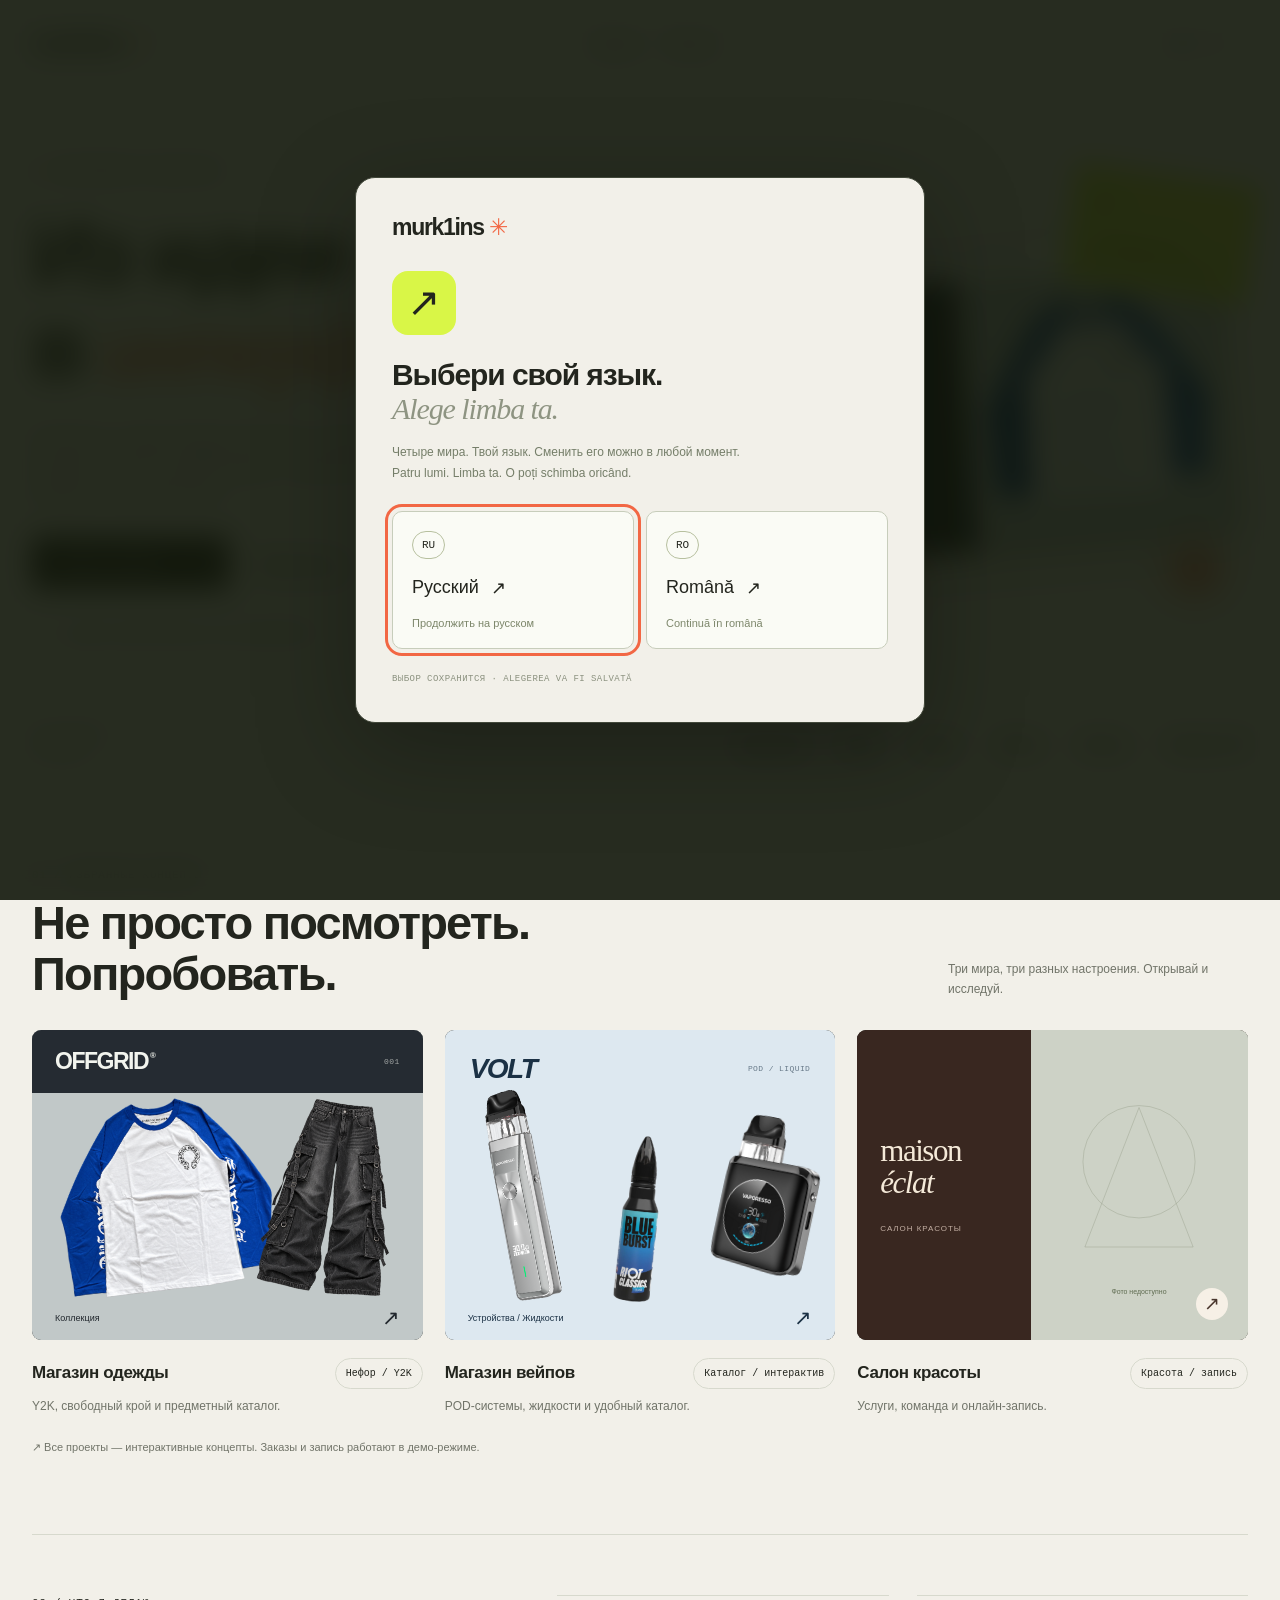
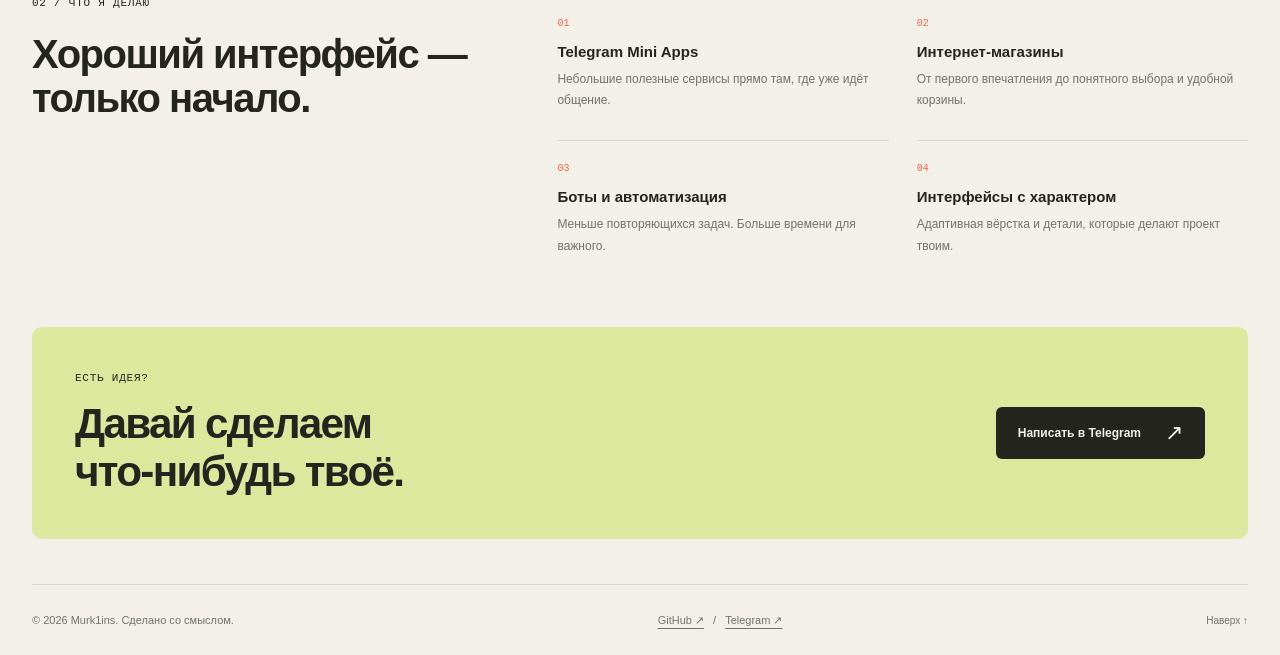
==== index.html @ f647bb96 "feat: initial commit of Murk1ins portfolio and storefronts" ====
<!DOCTYPE html>
<html lang="ru"><head><meta charset="UTF-8"><meta name="viewport" content="width=device-width,initial-scale=1"><meta name="theme-color" content="#f2f0e9"><meta name="description" content="Murk1ins — Telegram Mini Apps, сайты, боты и автоматизация. Интерактивные концепты на русском и румынском."><title>Murk1ins — портфолио</title><style>:root{--bg:#f2f0e9;--fg:#23251e;--muted:#717469;--line:#d7d9cd;--accent:#f26744;--panel:#e9e8df;--radius:12px;font-family:Arial,Helvetica,sans-serif;font-synthesis:none;color:var(--fg);background:var(--bg)}
*{box-sizing:border-box}html{scroll-behavior:smooth;scroll-padding-top:100px}body{margin:0}button,input,select{font:inherit}button,a{touch-action:manipulation;-webkit-tap-highlight-color:transparent}button{cursor:pointer;color:inherit;border:0}a{color:inherit;text-decoration:none}button:disabled{opacity:.4;cursor:not-allowed}img{display:block;width:100%;height:100%;object-fit:cover}h1,h2,h3,p{margin:0}h1,h2,h3{font-weight:600}button:focus-visible,a:focus-visible,input:focus-visible,select:focus-visible{outline:3px solid var(--accent);outline-offset:4px}::selection{background:#d7f43d;color:#171815}[hidden]{display:none!important}fieldset{border:0;padding:0;margin:0;min-width:0}legend{padding:0}.wrap{width:min(1260px,calc(100% - 64px));margin:auto}.mono,.eyebrow{font:11px/1.6 ui-monospace,Consolas,monospace;letter-spacing:.07em;text-transform:uppercase}.eyebrow{display:flex;gap:12px;align-items:center}.dot{display:inline-block;width:6px;height:6px;border-radius:50%;background:var(--accent);flex-shrink:0}.sr-only{position:absolute;width:1px;height:1px;overflow:hidden;clip:rect(0,0,0,0);white-space:nowrap}.skip{position:fixed;top:-100px;left:16px;z-index:50;background:#fff;padding:15px;color:#111}.skip:focus{top:16px}.btn{display:inline-flex;justify-content:center;align-items:center;gap:24px;min-height:49px;padding:15px 22px;background:var(--fg);color:var(--bg);font-size:12px;font-weight:600;border-radius:6px;transition:transform .2s,filter .2s}.btn:hover{filter:brightness(1.15);transform:translateY(-2px)}.btn.ghost{border:1px solid var(--line);background:transparent;color:var(--fg)}.arrow{font-size:22px;line-height:1}.text-link{background:none;padding:10px 0;border-bottom:1px solid currentColor;font-size:12px;display:inline-flex;align-items:center;gap:20px}.pill{font:10px/1.5 ui-monospace,monospace;padding:7px 10px;border:1px solid var(--line);border-radius:99px}.nav{height:88px;display:flex;align-items:center;justify-content:space-between;gap:25px;border-bottom:1px solid var(--line)}.logo{font-size:23px;font-weight:800;letter-spacing:-1.3px;white-space:nowrap}.logo i{font-style:normal;color:var(--accent)}.nav-links,.nav-actions{display:flex;align-items:center;gap:25px}.nav-links button{padding:13px 0;background:none;font-size:12px}.nav-links button:hover{text-decoration:underline;text-underline-offset:6px}.lang-button{border:1px solid var(--line);background:transparent;border-radius:99px;padding:10px 12px;font:11px ui-monospace,monospace;white-space:nowrap;min-height:40px}.lang-button span{opacity:.5}.bag-button{background:var(--fg);color:var(--bg);border-radius:99px;padding:11px 15px;font-size:11px;white-space:nowrap;min-height:40px}.bag-button b{display:inline-flex;align-items:center;justify-content:center;margin-left:8px;min-width:18px;height:18px;border:1px solid #ffffff60;border-radius:50%;font:10px ui-monospace,monospace}.page{min-height:100dvh;animation:reveal .3s both}.page.demo{padding-bottom:105px}.section{padding-block:80px}.section-head{display:flex;align-items:end;justify-content:space-between;gap:25px;margin-bottom:30px}.section-head h2{font-size:clamp(30px,3.7vw,47px);line-height:1.08;letter-spacing:-1.8px}.section-head .eyebrow{margin-bottom:14px}.section-head>p{max-width:300px;font-size:12px;color:var(--muted);line-height:1.7}.footer{border-top:1px solid var(--line);padding:26px 0;display:flex;justify-content:space-between;gap:24px;font-size:11px;color:var(--muted);line-height:1.7}.footer a{text-decoration:underline;text-underline-offset:4px}.demo-note{background:var(--panel);border-bottom:1px solid var(--line);text-align:center;padding:9px 20px;font:9px/1.6 ui-monospace,monospace;letter-spacing:.05em}.back-bar{position:fixed;bottom:max(16px,env(safe-area-inset-bottom));left:50%;transform:translateX(-50%);z-index:25;display:flex;align-items:center;gap:18px;padding:7px;background:#faf9f4;color:#24271f;border:1px solid #d7d9cc;border-radius:12px;box-shadow:0 8px 35px #0003;width:max-content;max-width:calc(100% - 24px)}.back-bar a{background:#24271f;color:#fff;padding:13px 17px;border-radius:7px;font-size:12px;white-space:nowrap}.back-bar span{font:10px ui-monospace,monospace;padding-right:10px}.photo-fallback{background:#cacfc4}
/* Portfolio */
.portfolio-hero{display:grid;grid-template-columns:1.05fr 1fr;align-items:center;gap:60px;padding:75px 0 65px}.portfolio-hero>div{min-width:0}.portfolio-hero h1{font-size:clamp(53px,6.8vw,90px);line-height:1.01;letter-spacing:-4.5px;margin:28px 0}.portfolio-hero h1 em{font:italic 1em Georgia,serif;color:var(--accent)}.portfolio-hero .intro{font-size:15px;line-height:1.8;max-width:400px;color:var(--muted)}.actions{display:flex;gap:25px;align-items:center;flex-wrap:wrap;margin-top:30px}.hero-foot{font-size:10px;margin-top:38px;color:var(--muted);display:flex;gap:12px;align-items:center}.hero-foot:before{content:"";width:25px;height:1px;background:var(--muted)}.preview-collage{height:460px;position:relative;background-image:radial-gradient(#c5c9b9 1px,transparent 1px);background-size:19px 19px;display:grid;place-items:center}.preview-window{width:92%;border:1px solid #24251f;border-radius:10px;overflow:hidden;transform:rotate(-5deg);box-shadow:0 22px 40px #2b322522;background:#111}.window-bar{height:30px;background:#fdfcf7;display:flex;align-items:center;gap:5px;padding:0 12px}.window-bar i{height:5px;width:5px;border:1px solid #858779;border-radius:50%}.window-bar span{margin:auto;font:8px ui-monospace,monospace;letter-spacing:.1em}.window-content{height:270px;display:grid;grid-template-columns:1fr 1fr;color:#edf0e5}.window-copy{padding:22px 16px;display:flex;flex-direction:column;justify-content:space-between;align-items:flex-start}.window-copy b{font-size:13px;letter-spacing:-1px}.window-copy strong{font-size:37px;font-weight:900;letter-spacing:-2px;line-height:.9}.window-copy small{background:#d9f647;color:#111;padding:7px;font:8px ui-monospace,monospace}.window-content img{filter:grayscale(1);object-position:center 30%}.collage-sticker{position:absolute;right:-5px;top:5px;background:#d9f647;padding:17px 20px;transform:rotate(8deg);font:11px/1.6 ui-monospace,monospace;box-shadow:0 5px 16px #0001}.collage-sticker span{display:block;font-size:28px;margin-bottom:4px}.collage-bottom{position:absolute;left:0;bottom:13px;border-radius:8px;background:#f26744;padding:19px 23px;transform:rotate(4deg);font-size:12px;max-width:225px;line-height:1.5}.collage-star{position:absolute;bottom:2px;right:7px;font:110px Georgia,serif;color:var(--accent);line-height:1}.stack{display:flex;align-items:center;justify-content:space-between;gap:24px;border-block:1px solid var(--line);padding:25px 0}.stack>span{color:var(--muted);font-size:10px;max-width:110px}.stack-items{display:flex;flex-wrap:wrap;gap:15px 25px;justify-content:flex-end;font-size:13px;font-weight:600}.stack-items span:before{content:"/";margin-right:10px;color:#b2b7a4}.projects{display:grid;grid-template-columns:repeat(3,1fr);gap:22px}.project{min-width:0}.project-image{height:310px;border-radius:9px;position:relative;overflow:hidden;background:#131515;transition:transform .25s}.project:hover .project-image{transform:translateY(-5px)}.project-image img{transition:transform .6s}.project:hover img{transform:scale(1.04)}.project-image:after{content:"";position:absolute;inset:0;background:linear-gradient(transparent,#0008)}.project-image .number{position:absolute;top:17px;left:17px;z-index:1;color:white;font:9px ui-monospace,monospace}.project-image strong{position:absolute;left:20px;bottom:25px;z-index:1;color:#e2fa4f;font-size:42px;line-height:.9;letter-spacing:-2px;font-weight:900}.project-image.fashion img{filter:grayscale(1)}.project-image.vape img{filter:brightness(.72)}.project-image.vape strong{color:#adf0e9}.project-image.beauty strong{font:italic 44px Georgia,serif;color:#fff}.project-image .go{position:absolute;z-index:2;right:15px;bottom:20px;display:grid;place-items:center;border-radius:50%;background:#fff;color:#111;width:35px;height:35px;font-size:21px}.project-heading{display:flex;justify-content:space-between;align-items:center;gap:12px;margin-top:18px}.project-heading h3{font-size:18px;letter-spacing:-.4px}.project>p{font-size:12px;line-height:1.6;color:var(--muted);margin-top:8px}.project-note{font-size:11px;color:var(--muted);margin-top:25px}.about{display:grid;grid-template-columns:.8fr 1.2fr;gap:65px;border-top:1px solid var(--line);padding-block:60px}.about h2{font-size:40px;line-height:1.1;letter-spacing:-1.5px;margin-top:20px}.capabilities{display:grid;grid-template-columns:1fr 1fr;gap:28px}.capability{border-top:1px solid var(--line);padding-top:16px}.capability>span{color:var(--accent);font:10px ui-monospace,monospace}.capability h3{font-size:15px;margin:13px 0 9px}.capability p{font-size:12px;line-height:1.8;color:var(--muted)}.contact{display:flex;align-items:center;justify-content:space-between;gap:30px;background:#dce89e;border-radius:10px;padding:43px;margin:10px 0 45px}.contact h2{font-size:clamp(30px,3.3vw,44px);letter-spacing:-1.7px;max-width:600px;margin-top:12px}
/* OFFGRID / alternative Y2K */
.street{--bg:#101112;--fg:#edece6;--muted:#999d98;--line:#36393a;--accent:#dbff43;--panel:#1a1c1d;background:var(--bg);color:var(--fg)}.street .demo-note{background:#dbff43;color:#171914;border:0}.street .nav{height:90px}.street .logo{font-size:33px;font-weight:900;letter-spacing:-2.4px;font-style:italic}.street .logo sup{font-size:10px;vertical-align:top;margin-left:2px}.street .btn{background:#dbff43;color:#12150d;border-radius:0}.street .bag-button{background:#dbff43;color:#12150d}.street .bag-button b{border-color:#1116}.street-hero{display:grid;grid-template-columns:1fr 1fr;min-height:590px;border:1px solid var(--line);margin-top:24px;position:relative;overflow:hidden}.street-copy{position:relative;z-index:1;display:flex;flex-direction:column;align-items:flex-start;justify-content:center;padding:45px 38px;background:radial-gradient(ellipse at top left,#353936,transparent 65%)}.street-copy h1{font-size:clamp(55px,6.8vw,94px);font-weight:900;line-height:.91;letter-spacing:-5px;margin:31px 0;word-break:normal}.street-copy h1 em{font-style:normal;background:linear-gradient(#fff 10%,#868d8d 43%,#fff 49%,#818888 78%,#e5e6e1);color:transparent;background-clip:text;-webkit-background-clip:text}.street-copy p{font-size:12px;line-height:1.85;max-width:320px;color:#a9ada5;margin-bottom:28px}.street-image{position:relative;min-width:0;min-height:540px;background:#2b2d2b;overflow:hidden}.street-image img{filter:grayscale(1) contrast(1.12);object-position:center 25%}.street-image:after{content:"";position:absolute;inset:0;box-shadow:inset 20px 0 50px #10111277;background:repeating-linear-gradient(0deg,transparent,transparent 3px,#0000000a 4px)}.image-index{position:absolute;left:23px;bottom:20px;font:10px ui-monospace,monospace;letter-spacing:.08em;color:white;z-index:1}.orbit-star{position:absolute;right:20px;top:25px;font-size:125px;line-height:1;color:#e8e9e3;z-index:2;text-shadow:0 3px #535b55,0 -2px #fff;transform:rotate(12deg)}.street-sticker{position:absolute;right:20px;bottom:55px;z-index:2;padding:15px;background:#dbff43;color:#101310;transform:rotate(-8deg);font:10px/1.7 ui-monospace,monospace;border:1px solid #a6bc3c}.street-meta{display:flex;gap:24px;flex-wrap:wrap;margin-top:28px;font:9px ui-monospace,monospace;color:#858b81}.street-meta span:before{content:"+ ";color:var(--accent)}.ticker{display:flex;gap:35px;justify-content:space-around;padding:15px 10px;border-block:1px solid var(--line);margin-top:24px;overflow:hidden;white-space:nowrap;font:11px ui-monospace,monospace;letter-spacing:.1em}.ticker b{color:#dbff43;font-weight:400}.filters{display:flex;justify-content:space-between;align-items:center;gap:20px;flex-wrap:wrap;margin:25px 0}.chips{display:flex;gap:8px;flex-wrap:wrap}.chip{font-size:11px;min-height:40px;padding:11px 16px;border:1px solid var(--line);color:var(--muted);background:none;border-radius:3px}.chip[aria-pressed=true]{background:var(--accent);color:#141710;border-color:var(--accent)}.count{font:10px ui-monospace,monospace;color:var(--muted);white-space:nowrap}.products{display:grid;grid-template-columns:repeat(3,minmax(0,1fr));gap:35px 22px}.product-photo{height:370px;position:relative;overflow:hidden;background:#262a27;border:1px solid var(--line)}.product-photo img{transition:transform .5s;filter:grayscale(.9)}.product:hover .product-photo img{transform:scale(1.04)}.product-code{position:absolute;top:13px;left:13px;font:9px ui-monospace,monospace;background:#161817b3;color:#f0f0e9;padding:7px 8px;backdrop-filter:blur(8px)}.product-badge{position:absolute;left:13px;bottom:13px;background:#dbff43;color:#131710;font:9px ui-monospace,monospace;padding:7px 9px}.product-name{display:flex;justify-content:space-between;gap:12px;align-items:start;margin-top:17px}.product-name h3{font-size:15px;line-height:1.3;font-weight:500}.price{font:12px ui-monospace,monospace;white-space:nowrap}.product-desc{font-size:11px;color:var(--muted);line-height:1.7;margin-top:8px}.product-controls{display:flex;gap:8px;margin-top:15px}.product-controls select{background:var(--panel);color:var(--fg);border:1px solid var(--line);padding:12px 10px;min-width:0;flex:1;font-size:11px;border-radius:0}.product-controls button{background:var(--fg);color:var(--bg);padding:13px 15px;font-size:11px;min-height:43px}.street .product-controls button:hover{background:#dbff43;color:#111}.lookbook{padding:10px 0 70px}.look-grid{display:grid;grid-template-columns:1.3fr 1fr;gap:22px}.look-shot{height:480px;position:relative;overflow:hidden;border:1px solid var(--line)}.look-shot:nth-child(2){margin-top:55px;height:425px}.look-shot img{filter:grayscale(1) brightness(.8);object-position:center 25%}.look-shot strong{position:absolute;bottom:25px;left:25px;font-size:clamp(28px,4vw,52px);line-height:.95;letter-spacing:-2px;font-weight:900;color:#dbff43;max-width:80%}.look-caption{display:flex;justify-content:space-between;gap:25px;font:10px/1.7 ui-monospace,monospace;color:var(--muted);margin-top:20px}
/* VOLT / image-led catalog */
.vapor{--bg:#edf2f1;--fg:#16302d;--muted:#6c827d;--line:#cbd8d3;--accent:#a1e8d3;--panel:#e3ebe7;background:var(--bg);color:var(--fg)}.vapor .logo{font-size:35px;letter-spacing:-2px;font-style:italic;font-weight:900}.vapor .logo i{color:#5d9787}.vapor-hero{display:grid;grid-template-columns:1fr 1.05fr;min-height:530px;gap:30px;padding:45px 0}.vapor-copy{display:flex;flex-direction:column;justify-content:center;align-items:flex-start;padding:25px 0}.vapor-copy h1{font-size:clamp(52px,5.7vw,79px);line-height:.98;letter-spacing:-3.8px;margin:28px 0}.vapor-copy h1 em{font-style:normal;color:#6c9e8e}.vapor-copy p{max-width:340px;font-size:13px;line-height:1.8;color:var(--muted);margin-bottom:26px}.vapor-image{position:relative;overflow:hidden;border-radius:140px 15px 15px 15px;background:#23433d;min-height:470px}.vapor-image img{object-position:center;filter:brightness(.86)}.vapor-image:after{content:"";position:absolute;inset:0;background:linear-gradient(transparent 50%,#0c292a99)}.vapor-image-label{position:absolute;bottom:25px;left:28px;right:25px;color:#fff;z-index:1;display:flex;justify-content:space-between;align-items:end}.vapor-image-label strong{font-size:48px;letter-spacing:-3px;font-style:italic}.vapor-image-label span{font:9px/1.7 ui-monospace,monospace;text-align:right}.vapor-features{display:flex;justify-content:space-between;gap:25px;border-block:1px solid var(--line);padding:22px 0;font:10px/1.6 ui-monospace,monospace;color:var(--muted)}.vapor-features span:before{content:"+";margin-right:12px;color:#3b7865}.vapor .filters{align-items:end;justify-content:flex-start}.filter-field{display:flex;flex-direction:column;gap:9px;font:10px ui-monospace,monospace}.filter-field select{min-width:180px;border:1px solid var(--line);background:#f7faf7;color:var(--fg);padding:13px 14px;font-size:12px;border-radius:6px;min-height:45px}.reset{background:none;text-decoration:underline;text-underline-offset:4px;padding:14px 6px;font-size:11px}.vapor .filters .count{margin-left:auto;padding-block:14px}.vapor .product{border:1px solid var(--line);padding:13px;border-radius:14px;background:#f9fbf8}.vapor .product-photo{height:275px;background:#c9d5ce;border:0;border-radius:8px}.vapor .product-photo img{filter:none}.vapor .product-name{padding:0 5px}.vapor .product-desc{padding:0 5px}.vapor .product-code{background:#ffffffd9;color:#234237;border-radius:4px}.vapor .product-controls button{background:#163e34;color:white;flex:1;border-radius:6px}.stock-row{display:flex;justify-content:space-between;gap:8px;margin:17px 5px 0;font:9px/1.5 ui-monospace,monospace;color:#74867d}.stock-row .stock{color:#327959}.stock-row .out{color:#a37669}.empty{grid-column:1/-1;text-align:center;padding:50px 25px;border:1px dashed var(--line);border-radius:8px}.empty h3{font-size:19px;margin-bottom:12px}.empty p{font-size:12px;line-height:1.7;color:var(--muted)}.concept-note{display:flex;align-items:center;gap:20px;border:1px solid var(--line);border-radius:10px;padding:23px;font-size:11px;color:var(--muted);line-height:1.8;margin:0 0 45px}.concept-note b{font:30px Georgia,serif;color:var(--fg)}
/* Salon */
.salon{--bg:#f6f0e9;--fg:#60423e;--muted:#8c7770;--line:#dfd0c3;--accent:#86554f;--panel:#eaddd1;background:var(--bg);color:var(--fg)}.salon .logo{font:italic 30px Georgia,serif;letter-spacing:-1.6px}.salon .logo small{display:block;text-align:center;font:8px Arial,sans-serif;letter-spacing:.14em;margin-top:3px}.salon .btn{background:#79514c;color:#fff8ec;border-radius:99px}.salon-hero{display:grid;grid-template-columns:1fr 1fr;gap:70px;align-items:center;padding:60px 0}.salon-copy{min-width:0}.salon-copy h1{font:clamp(50px,5.8vw,80px)/1.04 Georgia,serif;letter-spacing:-3px;margin:25px 0}.salon-copy h1 em{font-weight:400;color:#a17b6c}.salon-copy p{font-size:13px;line-height:1.8;color:var(--muted);max-width:350px;margin-bottom:28px}.salon-photo{position:relative;height:550px;padding-right:15px}.salon-photo img{border-radius:48% 48% 5px 5px}.salon-seal{position:absolute;bottom:40px;right:-6px;width:112px;height:112px;border-radius:50%;background:#e2cebb;outline:6px solid var(--bg);display:flex;flex-direction:column;justify-content:center;align-items:center;font:9px/1.7 ui-monospace,monospace;text-align:center;transform:rotate(10deg)}.salon-seal b{font:30px Georgia,serif;margin-bottom:4px}.salon-values{display:flex;justify-content:space-around;align-items:center;gap:20px;padding:25px 0;border-block:1px solid var(--line);font:italic 18px Georgia,serif}.salon .section-head h2{font:44px/1.1 Georgia,serif;letter-spacing:-1.5px}.services{display:grid;grid-template-columns:1fr 1fr;gap:0 55px}.service{padding:27px 0;border-bottom:1px solid var(--line);display:grid;grid-template-columns:1fr auto;gap:20px}.service h3{font:24px Georgia,serif;margin-bottom:10px}.service p{font-size:12px;line-height:1.8;color:var(--muted);max-width:320px}.service .duration{font:10px ui-monospace,monospace;margin-top:10px}.service-price{display:flex;flex-direction:column;align-items:flex-end;gap:15px;font:14px ui-monospace,monospace}.service-price button{background:none;font-size:11px;border-bottom:1px solid;padding:7px 0}.team{display:grid;grid-template-columns:repeat(3,1fr);gap:26px}.specialist-image{height:330px;border-radius:150px 150px 6px 6px;overflow:hidden;background:#ddcdbf}.specialist-image img{filter:saturate(.65);object-position:center 30%}.specialist-meta{display:flex;align-items:center;justify-content:space-between;gap:10px;margin-top:19px}.specialist-meta h3{font:27px Georgia,serif}.specialist-meta p{font-size:11px;line-height:1.6;color:var(--muted);margin-top:6px}.specialist-meta button{width:40px;height:40px;flex-shrink:0;border:1px solid #bea99a;border-radius:50%;background:none;font-size:22px}.booking{display:grid;grid-template-columns:.8fr 1.2fr;gap:60px;background:#e9ddd0;border-radius:12px;padding:43px;margin-bottom:65px}.booking-intro h2{font:44px/1.1 Georgia,serif;letter-spacing:-1.5px;margin:20px 0}.booking-intro p{font-size:12px;line-height:1.8;color:var(--muted);max-width:260px}.booking-hours{font:10px/1.9 ui-monospace,monospace;margin-top:27px;padding-top:23px;border-top:1px solid #cbb7a5}.booking-form{display:grid;grid-template-columns:1fr 1fr;gap:18px 14px;min-width:0}.field{display:flex;flex-direction:column;gap:9px;font-size:11px;min-width:0}.field input,.field select{width:100%;min-width:0;border:1px solid #ccb8a6;padding:13px 11px;background:#f8f3eb;color:#60423e;border-radius:5px;min-height:46px;font-size:12px}.full{grid-column:1/-1}.hint{font-size:10px;line-height:1.75;color:#897268}.slots{display:grid;grid-template-columns:repeat(4,1fr);gap:7px;margin:12px 0}.slot{position:relative}.slot input{position:absolute;opacity:0;inset:0;margin:0;width:100%;height:100%;cursor:pointer}.slot span{display:grid;place-items:center;background:#f8f3eb;border:1px solid #ccb8a6;border-radius:5px;font-size:12px;padding:11px 4px}.slot input:checked+span{background:#79514c;border-color:#79514c;color:white}.slot input:disabled+span{opacity:.3;text-decoration:line-through}.slot input:disabled{cursor:not-allowed}.slot input:focus-visible+span{outline:3px solid #9e6e61;outline-offset:3px}.booking-summary{border-top:1px solid #cbb7a5;padding-top:15px;display:flex;justify-content:space-between;gap:20px;font-size:12px}.booking-result{background:#f8f3eb;border:1px solid #ccb8a6;border-radius:6px;padding:18px;font-size:12px;line-height:1.8}.booking-result:empty{display:none}
/* Modal interfaces */
.language-dialog{border:1px solid #42483a;border-radius:20px;padding:0;width:min(570px,calc(100% - 32px));max-height:calc(100dvh - 32px);background:#f2f0e9;color:#23251e;overflow:auto;box-shadow:0 25px 100px #0004}.language-dialog::backdrop{background:#11170be6;backdrop-filter:blur(14px)}.language-inner{padding:36px}.language-top{display:flex;justify-content:space-between;gap:20px;align-items:center}.language-close{width:34px;height:34px;border-radius:50%;background:#e5e6d9;font-size:22px}.language-symbol{width:64px;height:64px;margin:30px 0 23px;background:#d9f647;display:grid;place-items:center;border-radius:16px;font:40px Georgia,serif}.language-dialog h2{font-size:30px;letter-spacing:-1.1px;line-height:1.15}.language-dialog h2 span{font:italic 30px Georgia,serif;color:#8e9482}.language-dialog p{font-size:12px;line-height:1.8;color:#757e69;margin:15px 0 26px}.language-options{display:grid;grid-template-columns:1fr 1fr;gap:12px}.language-option{display:flex;flex-direction:column;align-items:flex-start;padding:19px;border:1px solid #c7cdbb;border-radius:10px;gap:18px;text-align:left;background:#fafbf5;color:#23251e;transition:background .2s,transform .2s}.language-option:hover{background:#e3edbc;transform:translateY(-2px)}.language-option .code{font:11px ui-monospace,monospace;padding:7px 9px;border-radius:99px;border:1px solid #b7c09f}.language-option strong{font-size:18px;font-weight:500}.language-option small{font-size:11px;color:#7d876b}.language-option .option-arrow{float:right;margin-left:12px}.language-foot{font:9px/1.6 ui-monospace,monospace;color:#8b917f;margin-top:23px;text-transform:uppercase;letter-spacing:.05em}.cart-dialog{position:fixed;inset:0 0 0 auto;margin:0;padding:0;border:0;border-left:1px solid #d2d7c8;background:#f7f7ef;color:#24271f;width:min(475px,100%);max-width:100%;height:100dvh;max-height:100dvh;overflow:hidden}.cart-dialog[open]{display:flex;flex-direction:column;animation:slide .25s both}.cart-dialog::backdrop{background:#11170b99;backdrop-filter:blur(6px)}.cart-head{display:flex;justify-content:space-between;align-items:center;gap:20px;padding:25px;border-bottom:1px solid #d9ddcf}.cart-head h2{font-size:24px;letter-spacing:-.8px}.cart-subtitle{font:9px/1.6 ui-monospace,monospace;color:#7d8671;margin-top:6px}.cart-close{width:38px;height:38px;border-radius:50%;background:#e6e9dd;color:#252b20;font-size:24px}.cart-body{flex:1;overflow:auto;overscroll-behavior:contain;padding:25px}.cart-line{display:grid;grid-template-columns:62px 1fr auto;gap:13px;padding:20px 0;border-bottom:1px solid #d9ddcf}.cart-line:first-child{padding-top:0}.cart-thumb{height:82px;border-radius:4px;overflow:hidden;background:#d9ddcf}.cart-line h3{font-size:13px;line-height:1.5}.cart-line p{font-size:11px;color:#818b75;margin-top:5px}.cart-price{font:11px ui-monospace,monospace;white-space:nowrap}.qty{display:flex;gap:10px;align-items:center;flex-wrap:wrap;margin-top:11px}.qty button{border:1px solid #ccd2c0;border-radius:4px;background:none;min-width:29px;min-height:29px;font-size:17px;padding:3px}.qty span{font-size:12px}.qty .remove{border:0;font-size:10px;text-decoration:underline;min-width:0}.cart-bottom{padding:23px 25px max(25px,env(safe-area-inset-bottom));border-top:1px solid #d9ddcf;background:#ecefe3}.cart-total{display:flex;justify-content:space-between;gap:20px;font-size:20px;font-weight:600}.cart-bottom p{font-size:10px;color:#7c8770;line-height:1.8;margin:12px 0 18px}.cart-bottom .btn{width:100%;background:#272f20;color:white}.cart-empty{min-height:300px;height:100%;display:flex;flex-direction:column;justify-content:center;align-items:center;gap:20px;text-align:center}.cart-empty h3{font-size:22px;letter-spacing:-.6px}.cart-empty p{max-width:300px;font-size:12px;line-height:1.8;color:#7c8770}.cart-empty .symbol{display:grid;place-items:center;width:65px;height:65px;border-radius:50%;border:1px solid #b6c29d;background:#e6edcf;font-size:28px}.cart-empty .btn{background:#272f20;color:white}.checkout-note{padding:19px;background:#e5ecd6;border-radius:8px;margin:20px 0;font-size:12px;line-height:1.8}.checkout-row{display:flex;justify-content:space-between;gap:20px;padding:17px 0;border-bottom:1px solid #d9ddcf;font-size:12px;line-height:1.7}.toast{position:fixed;bottom:90px;left:50%;transform:translate(-50%,20px);padding:14px 19px;background:#283020;color:#f5f7ed;border:1px solid #5b674d;z-index:40;box-shadow:0 8px 25px #0003;border-radius:8px;font-size:12px;line-height:1.6;text-align:center;width:max-content;max-width:calc(100% - 28px);opacity:0;pointer-events:none;transition:opacity .2s,transform .2s}.toast.show{opacity:1;transform:translate(-50%,0)}
@keyframes reveal{from{opacity:0;transform:translateY(5px)}to{opacity:1;transform:translateY(0)}}@keyframes slide{from{transform:translateX(100%)}to{transform:translateX(0)}}
@media(max-width:1100px){.nav-links{gap:18px}.nav-actions{gap:12px}.portfolio-hero{gap:30px}.portfolio-hero h1{font-size:65px}.preview-collage{height:420px}.window-content{height:240px}.window-copy strong{font-size:30px}.project-image{height:270px}.project-heading .pill{display:none}.street-copy{padding:35px 26px}.street-copy h1{font-size:70px;letter-spacing:-4px}.street-image{min-height:530px}.product-photo{height:320px}.vapor-hero{gap:25px}.vapor-copy h1{font-size:63px}.vapor-image{min-height:440px}.salon-hero{gap:40px}.booking{gap:30px;padding:32px}.specialist-image{height:290px}}
@media(max-width:800px){.wrap{width:calc(100% - 36px)}.nav{height:76px;gap:15px}.nav-links{gap:16px}.nav-links button{font-size:11px}.nav-links .secondary{display:none}.nav-actions{gap:9px}.logo{font-size:22px}.lang-button{padding:9px 10px;font-size:10px}.lang-button span{display:none}.bag-button{font-size:10px;padding:9px 12px}.portfolio-hero{grid-template-columns:1fr;gap:30px;padding:45px 0}.portfolio-hero h1{font-size:clamp(52px,10vw,76px);letter-spacing:-3px}.portfolio-hero .intro{font-size:14px}.hero-foot{margin-top:27px}.preview-collage{height:395px;width:min(500px,100%);margin:auto}.preview-window{width:88%}.window-content{height:235px}.window-copy strong{font-size:37px}.collage-bottom{bottom:0;max-width:200px;font-size:11px;padding:16px 19px}.collage-sticker{right:2px;font-size:10px}.collage-star{font-size:90px;bottom:0}.stack{align-items:flex-start;gap:20px}.stack>span{font-size:9px;min-width:78px}.stack-items{font-size:11px;gap:12px 19px;justify-content:flex-start}.stack-items span:before{margin-right:7px}.section{padding-block:55px}.section-head h2{font-size:34px;letter-spacing:-1.3px}.section-head>p{font-size:11px;max-width:220px}.projects{grid-template-columns:1fr;gap:32px}.project-image{height:380px}.project-image strong{font-size:60px;bottom:30px;left:25px}.project-image.beauty strong{font-size:60px}.project-heading .pill{display:block}.about{grid-template-columns:1fr;gap:30px;padding-block:45px}.about h2{font-size:34px;max-width:430px}.capabilities{gap:24px}.contact{padding:30px;flex-direction:column;align-items:flex-start;gap:25px}.contact h2{font-size:36px}.footer{flex-wrap:wrap;font-size:10px}.back-bar span{display:none}.back-bar a{padding:12px 16px;font-size:11px}.street .nav{height:76px}.street .logo{font-size:28px}.street-hero{grid-template-columns:1fr;margin-top:18px}.street-copy{padding:35px}.street-copy h1{font-size:clamp(58px,11vw,86px);letter-spacing:-3.5px}.street-copy p{max-width:420px}.street-image{min-height:0;height:470px}.orbit-star{font-size:95px}.street-meta{font-size:9px;gap:20px}.ticker{justify-content:flex-start;font-size:10px;margin-top:18px}.products{grid-template-columns:repeat(2,minmax(0,1fr));gap:28px 15px}.product-photo{height:310px}.product-name{flex-direction:column;gap:7px}.product-name h3{font-size:14px}.price{font-size:11px}.product-controls{flex-direction:column;gap:7px}.product-controls select{width:100%;min-height:42px}.product-controls button{width:100%}.product-badge{font-size:8px;padding:6px}.lookbook{padding-bottom:50px}.look-grid{gap:15px}.look-shot{height:350px}.look-shot:nth-child(2){height:310px;margin-top:40px}.look-shot strong{font-size:35px;left:17px;bottom:20px;letter-spacing:-1px}.vapor .logo{font-size:30px}.vapor-hero{grid-template-columns:1fr;padding:25px 0 35px;gap:20px}.vapor-copy h1{font-size:clamp(51px,9.5vw,75px);letter-spacing:-3px}.vapor-copy{padding:12px 0}.vapor-copy p{max-width:420px}.vapor-image{min-height:0;height:450px;border-radius:100px 12px 12px 12px}.vapor-features{flex-wrap:wrap;font-size:9px;gap:15px}.vapor .filters{gap:14px}.filter-field{flex:1;font-size:9px}.filter-field select{width:100%;min-width:0;font-size:11px;padding:12px 9px}.vapor .product-photo{height:245px}.vapor .product{padding:10px}.stock-row{flex-direction:column;gap:5px;font-size:9px}.vapor .product-name h3{font-size:14px}.concept-note{font-size:10px;padding:18px}.salon .logo{font-size:26px}.salon .logo small{font-size:7px}.salon-hero{grid-template-columns:1fr;gap:35px;padding:40px 0}.salon-copy h1{font-size:clamp(51px,9.5vw,73px);letter-spacing:-2.5px}.salon-photo{height:510px;max-width:490px;width:100%;margin:auto}.salon-values{font-size:15px;gap:13px;flex-wrap:wrap}.salon .section-head h2{font-size:35px}.services{gap:0 30px}.service h3{font-size:21px}.service p{font-size:11px}.team{gap:16px}.specialist-image{height:250px}.specialist-meta{align-items:flex-start}.specialist-meta h3{font-size:23px}.specialist-meta p{font-size:10px}.specialist-meta button{width:32px;height:32px;font-size:18px}.booking{grid-template-columns:1fr;padding:30px;gap:27px;margin-bottom:45px}.booking-intro h2{font-size:40px;margin:16px 0}.booking-intro p{max-width:100%}.booking-hours{display:none}}
@media(max-width:480px){.wrap{width:calc(100% - 28px)}.nav{gap:10px}.nav-links{gap:12px}.nav-links button{font-size:10px}.nav-links .mobile-hide{display:none}.logo{font-size:20px}.portfolio-hero{padding-top:35px;gap:22px}.portfolio-hero h1{font-size:clamp(47px,11vw,58px);letter-spacing:-2.4px}.eyebrow{font-size:9px;gap:8px}.actions{gap:19px}.btn{padding:14px 18px;font-size:11px;gap:18px}.preview-collage{height:330px}.window-content{height:192px}.window-copy{padding:15px 12px}.window-copy strong{font-size:29px;letter-spacing:-1.6px}.window-copy b{font-size:10px}.window-copy small{font-size:7px}.collage-sticker{padding:11px 14px;font-size:8px;top:0}.collage-sticker span{font-size:23px}.collage-bottom{font-size:9px;max-width:170px;padding:13px 16px}.collage-star{font-size:76px}.stack-items{gap:12px 15px;font-size:10px}.section-head{flex-wrap:wrap;gap:15px}.section-head>p{max-width:100%}.section-head h2{font-size:31px}.project-image{height:300px}.project-image strong{font-size:48px}.project-image.beauty strong{font-size:48px}.project-heading .pill{font-size:8px;padding:6px 8px}.project-heading h3{font-size:17px}.capabilities{gap:20px}.capability h3{font-size:14px}.capability p{font-size:11px}.contact{padding:25px}.contact h2{font-size:32px}.street .logo{font-size:24px}.street .nav-actions{gap:7px}.street-copy{padding:30px 22px}.street-copy h1{font-size:clamp(43px,11.8vw,59px);letter-spacing:-2.4px}.street-copy p{font-size:11px}.street-image{height:390px}.street-sticker{font-size:9px}.street-meta{gap:16px;font-size:8px}.product-photo{height:245px}.product-code{top:9px;left:9px;font-size:8px;padding:5px 6px}.product-badge{left:9px;bottom:9px;font-size:7px;max-width:calc(100% - 18px)}.product-name h3{font-size:12px}.product-desc{font-size:10px}.product-controls button,.product-controls select{font-size:10px}.chip{padding:10px 12px;font-size:10px}.look-grid{grid-template-columns:1fr}.look-shot{height:430px}.look-shot:nth-child(2){margin-top:0;height:380px}.look-shot strong{font-size:43px}.look-caption{flex-wrap:wrap;font-size:9px}.vapor-copy h1{font-size:clamp(43px,11vw,54px);letter-spacing:-2px}.vapor-image{height:350px;border-radius:80px 10px 10px 10px}.vapor .product-photo{height:210px}.vapor .product-name h3{font-size:12px}.vapor .product{padding:8px}.vapor .product-controls button{padding:12px 5px;font-size:10px}.vapor-image-label{left:20px;bottom:20px}.vapor-image-label strong{font-size:40px}.vapor-image-label span{font-size:8px}.filter-field select{font-size:10px}.salon .logo{font-size:23px;letter-spacing:-1.2px}.salon .nav-actions{gap:7px}.salon .nav-actions>.btn{padding:11px 13px;font-size:10px;min-height:40px}.salon-copy h1{font-size:clamp(47px,12vw,61px);letter-spacing:-2px}.salon-photo{height:420px}.salon-values{font-size:13px;gap:10px}.salon-values .sep{display:none}.salon .section-head h2{font-size:33px}.services{grid-template-columns:1fr}.service h3{font-size:23px}.team{grid-template-columns:1fr;gap:30px}.specialist-image{height:360px;width:min(280px,100%);margin:auto}.specialist-meta{width:min(280px,100%);margin:18px auto 0;align-items:center}.specialist-meta h3{font-size:27px}.specialist-meta p{font-size:11px}.specialist-meta button{width:40px;height:40px;font-size:22px}.booking{padding:25px 20px}.booking-form{grid-template-columns:1fr}.booking-form .field{grid-column:1/-1}.booking-intro h2{font-size:35px}.language-inner{padding:25px}.language-dialog h2,.language-dialog h2 span{font-size:27px}.language-option{padding:14px;gap:15px}.language-option strong{font-size:16px}.language-option small{font-size:10px}.language-symbol{margin-top:25px}.cart-head,.cart-body{padding:20px}.cart-bottom{padding:20px}.cart-line{grid-template-columns:47px 1fr auto;gap:10px}.cart-thumb{height:67px}.cart-line h3{font-size:12px}.qty{gap:8px}.cart-price{font-size:10px}.demo-note{font-size:8px;padding:8px 15px}.lang-button{min-height:38px;padding:9px}.bag-button{min-height:38px;padding:9px}.bag-button b{margin-left:4px}}
@media(max-width:350px){.nav-links .tiny-hide{display:none}.product-photo{height:215px}.vapor .product-photo{height:180px}.street-copy h1{font-size:42px}.portfolio-hero h1{font-size:45px}.salon .logo{font-size:21px}.salon .logo small{font-size:6px}.salon .nav-actions>.btn{padding:10px;font-size:9px}.booking{padding:23px 16px}}
@media(prefers-reduced-motion:reduce){html{scroll-behavior:auto}*,*:before,*:after{animation:none!important;transition:none!important}}
@media(max-width:480px){.salon .nav-links{display:none}}

/* Storefront revision: restrained, product-first layouts. */
.portfolio .project-image strong{font-size:clamp(28px,3.15vw,42px);letter-spacing:-1.5px;line-height:1.02;max-width:calc(100% - 75px)}
.portfolio .project-image.beauty strong{font-size:clamp(28px,3.15vw,42px);line-height:1.02}
.portfolio .project-heading{align-items:flex-start;flex-wrap:wrap;gap:8px}
.demo .nav{height:88px}.demo .nav-links button{font-size:12px}.demo .lang-button,.demo .bag-button,.demo .btn{border-radius:3px}.demo .bag-button{background:var(--fg);color:var(--bg);font-size:12px;padding:12px 15px}.demo .bag-button b{border-color:#ffffff55}.demo .btn{background:var(--fg);color:var(--bg)}.demo .btn:hover{transform:none;filter:brightness(.85)}.demo .footer{font-size:11px;align-items:flex-start;margin-top:48px;padding-block:24px}.demo .footer details{max-width:480px}.demo .footer summary{cursor:pointer}.demo .footer a{white-space:nowrap}.demo .store-catalog{padding:48px 0 20px}.demo .store-title{display:flex;align-items:end;justify-content:space-between;gap:30px;margin:0 0 28px}.demo .store-title h1{font-size:clamp(37px,4.7vw,62px);letter-spacing:-2.7px;line-height:1.02;font-weight:500}.demo .store-title>span{font:11px ui-monospace,monospace;color:var(--muted);padding-bottom:5px}.demo .store-kicker{font-size:11px;line-height:1.5;letter-spacing:.12em;text-transform:uppercase;margin-bottom:16px;color:var(--muted)}.demo .store-demo{font-size:11px;line-height:1.6;color:var(--muted);max-width:220px}.demo .count{font:11px Arial,sans-serif}.demo .product{min-width:0}.demo .product-name{margin-top:18px;align-items:baseline;gap:8px}.demo .product-name h3{font-size:15px;font-weight:500;line-height:1.3}.demo .price{font:13px Arial,sans-serif}.demo .product-desc{font-size:12px;margin-top:6px;line-height:1.5}.demo .product-controls{margin-top:17px;gap:8px}.demo .product-controls select{font-size:12px;min-height:44px;background:transparent;padding:10px;border-radius:2px}.demo .product-controls button{font-size:12px;border-radius:2px;min-height:44px;background:var(--fg);color:var(--bg);padding:12px 16px}.demo .product-controls button:hover{background:var(--accent);color:white}.demo .product-controls button:disabled:hover{background:var(--fg);color:var(--bg)}
.street{--bg:#f8f8f6;--fg:#1b1c1e;--muted:#686b70;--line:#d8d9d7;--accent:#243d7d;--panel:#f1f1ef}.street .logo{font-size:31px;letter-spacing:-1.8px;font-style:normal;font-weight:900}.street .logo sup{font-size:9px}.street .filters{padding:0 0 18px;border-bottom:1px solid var(--line);margin:0 0 22px;gap:12px}.street .chips{gap:25px}.street .chip{border:0;border-radius:0;padding:10px 0;min-height:42px;font-size:12px;color:var(--muted);position:relative}.street .chip[aria-pressed=true]{background:none;color:var(--fg)}.street .chip[aria-pressed=true]:after{content:"";position:absolute;bottom:0;left:0;right:0;height:2px;background:var(--fg)}.street .products{gap:44px 28px}.street .product-photo{height:auto;aspect-ratio:1/1.07;border:0;background:transparent;overflow:visible;padding:12px 8px}.street .product-photo img{object-fit:contain;filter:none;transition:transform .2s}.street .product:hover .product-photo img{transform:scale(1.025)}.street .product-name{border-top:1px solid var(--line);padding-top:17px;margin-top:14px}.street .product-controls select{flex:1;width:40%}.street .product-controls button{flex:1.15}.street .outfits{padding:75px 0 0}.street .section-head h2{font-size:32px;letter-spacing:-1px;font-weight:500}.street .outfit-grid{display:grid;grid-template-columns:1fr 1fr;gap:28px}.street .outfit{background:#eeefed}.street .outfit-images{height:380px;position:relative;overflow:hidden}.street .piece{object-fit:contain;position:absolute;filter:none}.street .piece-0{width:60%;height:70%;left:1%;top:4%;transform:rotate(-6deg)}.street .piece-1{width:49%;height:89%;right:3%;top:6%;transform:rotate(7deg)}.street .piece-2{width:42%;height:40%;left:9%;bottom:2%;transform:rotate(-8deg)}.street .outfit:nth-child(2) .piece-1{width:34%;height:55%;right:4%;top:0}.street .outfit:nth-child(2) .piece-2{width:47%;height:74%;left:auto;right:0;bottom:-4%;transform:rotate(8deg)}.street .outfit-caption{display:flex;justify-content:space-between;padding:20px 24px;border-top:1px solid #dcdedb;gap:15px}.street .outfit-caption h3{font-size:15px;font-weight:500}.street .outfit-caption span{font:11px ui-monospace,monospace;color:var(--muted)}
.vapor{--bg:#fff;--fg:#24272a;--muted:#697077;--line:#dedfe2;--accent:#253c43;--panel:#f3f4f5}.vapor .nav{border-bottom:2px solid var(--fg)}.vapor .logo{font:800 34px/1 Arial,sans-serif;letter-spacing:-2px}.vapor .logo i{color:#848d91}.vapor .store-title h1{font-size:clamp(34px,4.1vw,55px)}.vapor .filters{padding:22px 0;border-block:1px solid var(--line);margin:30px 0;gap:18px}.vapor .filter-field{font:11px Arial,sans-serif;gap:8px;min-width:0}.vapor .filter-field select{border:1px solid var(--line);border-radius:2px;background:white;font-size:12px;min-width:195px}.vapor .filters .count{font:11px Arial,sans-serif}.vapor .reset{color:var(--muted)}.vapor .products{gap:38px 25px}.vapor .product{padding:0;border:0;border-radius:0;background:transparent}.vapor .product-photo{height:auto;aspect-ratio:1.3;background:#e8eaeb;border:0;border-radius:3px}.vapor .product-photo img{filter:none}.vapor .product-name,.vapor .product-desc{padding:0}.vapor .product-controls button{border:1px solid var(--fg);border-radius:2px;background:white;color:var(--fg);flex:1}.vapor .stock-row{margin:16px 0 0;font:11px Arial,sans-serif;color:#32734e}.vapor .stock-row span:last-child{color:var(--muted)}.vapor .empty{border-radius:0;border-style:solid}
.salon{--bg:#fcfaf7;--fg:#302d2c;--muted:#79716b;--line:#e1dad3;--accent:#6c3944;--panel:#f0eae4}.salon .logo{font:30px Georgia,serif;letter-spacing:-1.4px}.salon .logo small{font:8px Arial,sans-serif;letter-spacing:.18em;margin-top:5px}.salon .btn{background:var(--accent);color:#fff}.salon .salon-cover{display:grid;grid-template-columns:1fr 1.1fr;gap:65px;margin:42px 0 68px;align-items:center}.salon .salon-cover-copy{padding:22px 0}.salon .salon-cover h1{font:clamp(43px,5.2vw,69px)/1.02 Georgia,serif;letter-spacing:-2px;font-weight:400;margin:20px 0 23px}.salon .salon-cover-copy>p:not(.store-kicker){font-size:13px;line-height:1.7;max-width:320px;color:var(--muted);margin-bottom:27px}.salon .salon-schedule{display:block;margin-top:25px;font-size:11px;color:var(--muted)}.salon .salon-cover-image{height:410px;overflow:hidden;border-radius:2px}.salon .salon-cover-image img{object-position:center}.salon .section-head{margin-bottom:27px;align-items:baseline}.salon .section-head h2{font:36px/1.15 Georgia,serif;letter-spacing:-.8px;font-weight:400}.salon .section-caption{font-size:11px;color:var(--muted)}.salon .salon-services{padding-bottom:65px}.salon .services{display:block;border-top:1px solid var(--line)}.salon .service{display:grid;grid-template-columns:35px 1fr 110px 185px;gap:22px;align-items:center;padding:25px 0;border:0;border-bottom:1px solid var(--line)}.salon .service-index{font:11px ui-monospace,monospace;color:#958c86}.salon .service h3{font:22px Georgia,serif;letter-spacing:-.3px}.salon .service p{font:12px/1.6 Arial,sans-serif;margin-top:8px;color:var(--muted)}.salon .service-duration{font-size:12px;color:var(--muted)}.salon .service-price{display:flex;flex-direction:row;align-items:center;justify-content:space-between;gap:20px}.salon .service-price>span{font:18px Arial,sans-serif}.salon .service-price button{font-size:11px;color:var(--accent);background:none;min-height:44px;padding:8px 0}.salon .salon-team{padding:0 0 68px}.salon .team{gap:30px}.salon .specialist-image{height:295px;border-radius:2px;width:100%;margin:0;overflow:hidden;background:var(--panel)}.salon .specialist-image img{filter:none;object-position:center 27%}.salon .specialist-meta{width:100%;margin-top:18px;align-items:center}.salon .specialist-meta h3{font:24px Georgia,serif}.salon .specialist-meta p{font-size:12px;margin-top:5px}.salon .specialist-meta button{background:transparent;border:1px solid var(--line);border-radius:2px;width:42px;height:42px;font-size:20px}.salon .booking{background:#eee7e0;border:0;border-radius:2px;grid-template-columns:.8fr 1.2fr;gap:65px;padding:45px;margin:0}.salon .booking-intro h2{font:42px Georgia,serif;letter-spacing:-1px;margin:14px 0 20px}.salon .booking-intro>p:not(.store-kicker){font-size:12px;max-width:260px;line-height:1.8;color:var(--muted)}.salon .booking-hours{font:11px/1.8 Arial,sans-serif;letter-spacing:0;line-height:1.8;margin-top:36px}.salon .booking-form{gap:18px}.salon .booking-form .field{font:12px Arial,sans-serif;color:var(--fg);gap:8px}.salon .booking-form select,.salon .booking-form input{background:#fcfaf7;border:1px solid #d3c8c0;border-radius:2px;color:var(--fg);font-size:12px;min-height:46px}.salon .booking-form legend{font-size:12px}.salon .hint{color:#736960;font-size:10px}.salon .slots{gap:8px}.salon .slot span{border-radius:2px}.salon .slot input:checked+span{background:var(--accent);color:white;border-color:var(--accent)}.salon .booking-summary{font-size:12px;background:none;border-color:#cfc1b6;border-radius:0}.salon .booking-result{border-radius:2px}.salon .booking-form .btn{border-radius:2px}
body[data-view="street"] .cart-thumb{background:#f4f4f1}.cart-thumb img{object-fit:contain}.cart-dialog{background:#fff;color:#222;border-color:#ddd}.cart-head,.cart-line,.cart-bottom,.checkout-row{border-color:#ddd}.cart-bottom{background:#f5f5f3}.cart-subtitle,.cart-line p,.cart-bottom p,.cart-empty p{color:#6a6b6b}.cart-close{background:#eee;color:#222;border-radius:3px}.cart-bottom .btn,.cart-empty .btn{background:#232528;color:#fff;border-radius:3px}.qty button{border-color:#d2d3d4;border-radius:2px}.checkout-note{background:#f0f1f0;border-radius:2px}.cart-empty .symbol{border-radius:2px;background:#f0f1ef;border-color:#ccc;color:#333}.demo .photo-fallback{background:#e1e2df}
@media(max-width:1000px){.demo .nav{gap:18px}.demo .nav-links{gap:18px}.street .products{gap:36px 20px}.demo .product-name{flex-direction:column;align-items:flex-start;gap:7px}.demo .product-controls{flex-direction:column}.street .product-controls select{width:100%}.demo .product-controls button{width:100%}.salon .salon-cover{gap:35px}.salon .salon-cover-image{height:365px}.salon .booking{gap:35px;padding:32px}.salon .service{grid-template-columns:25px 1fr 70px 155px;gap:18px}}
@media(max-width:700px){.demo .wrap{width:calc(100% - 32px)}.demo .nav{height:73px;gap:12px}.demo .nav-links{display:none}.demo .nav-actions{gap:8px}.demo .lang-button{padding:9px;min-height:40px}.demo .bag-button{padding:10px 12px;font-size:11px}.demo .store-catalog{padding-top:32px}.demo .store-title{gap:15px;margin-bottom:22px;align-items:flex-start}.demo .store-title h1{font-size:42px;letter-spacing:-1.8px}.demo .store-title>span{font-size:9px;padding-top:10px}.demo .store-demo{max-width:160px;font-size:10px}.demo .store-kicker{font-size:10px;margin-bottom:12px}.demo .product-name h3{font-size:14px}.demo .product-desc{font-size:11px;min-height:33px}.demo .price{font-size:13px}.demo .product-controls button,.demo .product-controls select{font-size:12px}.demo .footer{flex-wrap:wrap;gap:15px;margin-top:36px}.demo .footer>div{order:3;width:100%;font-size:10px}.street .logo{font-size:27px}.street .chips{gap:20px;flex-wrap:nowrap;overflow:auto;max-width:100%;padding-bottom:4px;scrollbar-width:thin}.street .chip{white-space:nowrap;font-size:11px;flex-shrink:0}.street .filters{gap:14px}.street .filters .count{width:100%}.street .products{grid-template-columns:repeat(2,minmax(0,1fr));gap:30px 18px}.street .product-photo{padding:4px 0;aspect-ratio:1/1.15}.street .product-name{padding-top:14px;margin-top:6px}.street .outfits{padding-top:55px}.street .section-head h2{font-size:28px}.street .outfit-grid{gap:15px}.street .outfit-images{height:240px}.street .outfit-caption{padding:14px;font-size:12px}.street .outfit-caption h3{font-size:12px}.vapor .logo{font-size:30px}.vapor .store-title{display:block}.vapor .store-title h1{font-size:38px;max-width:470px}.vapor .store-demo{max-width:none;margin-top:15px}.vapor .filters{gap:14px 12px;margin:24px 0}.vapor .filter-field{flex:1;min-width:calc(50% - 12px)}.vapor .filter-field select{width:100%;min-width:0;padding:12px 10px}.vapor .filters .count{padding:10px 0}.vapor .reset{padding:10px 0;font-size:10px}.vapor .products{grid-template-columns:repeat(2,minmax(0,1fr));gap:28px 16px}.vapor .product-photo{aspect-ratio:1/1.05}.vapor .product-desc{min-height:0}.vapor .stock-row{font-size:10px;gap:7px;flex-direction:column;margin-top:12px}.salon .logo{font-size:26px}.salon .logo small{font-size:6.5px}.salon .nav-actions>.btn{font-size:11px;padding:12px}.salon .salon-cover{gap:25px;grid-template-columns:1fr;margin:32px 0 45px}.salon .salon-cover-copy{padding:0}.salon .salon-cover h1{font-size:52px;letter-spacing:-1.7px;margin:15px 0 20px}.salon .salon-cover-copy>p:not(.store-kicker){margin-bottom:22px}.salon .salon-cover-image{height:290px;order:2}.salon .salon-schedule{display:inline-block;margin:15px 0 0 15px}.salon .section-head h2{font-size:30px}.salon .section-caption{display:none}.salon .salon-services{padding-bottom:45px}.salon .service{grid-template-columns:1fr 90px;gap:8px 18px;padding:22px 0}.salon .service-index{display:none}.salon .service-name{grid-column:1}.salon .service h3{font-size:20px}.salon .service p{font-size:11px;max-width:230px}.salon .service-duration{grid-column:1;font-size:11px}.salon .service-price{grid-column:2;grid-row:1/3;flex-direction:column;align-items:flex-end;gap:7px}.salon .service-price>span{font-size:17px}.salon .team{grid-template-columns:repeat(3,minmax(0,1fr));gap:15px}.salon .specialist-image{height:180px}.salon .specialist-meta{align-items:flex-start;gap:8px}.salon .specialist-meta h3{font-size:22px}.salon .specialist-meta p{font-size:10px}.salon .specialist-meta button{width:32px;height:32px;flex-shrink:0}.salon .salon-team{padding-bottom:45px}.salon .booking{grid-template-columns:1fr;padding:28px;gap:28px}.salon .booking-intro h2{font-size:35px;margin:12px 0}.salon .booking-intro>p:not(.store-kicker){max-width:100%}.salon .booking-hours{display:none}.salon .booking-form{grid-template-columns:1fr 1fr}.salon .booking-form .field{grid-column:auto}.salon .booking-form .full{grid-column:1/-1}}
@media(max-width:420px){.demo .wrap{width:calc(100% - 28px)}.demo .store-title h1{font-size:37px}.demo .store-title>span{font-size:8px}.demo .product-name h3{font-size:12px}.demo .product-desc{font-size:10px}.demo .product-controls{margin-top:13px}.demo .product-controls button,.demo .product-controls select{font-size:11px;padding:10px 8px}.street .products{gap:27px 14px}.street .outfit-grid{grid-template-columns:1fr}.street .outfit-images{height:300px}.street .outfit-caption{padding:16px 20px}.street .outfit-caption h3{font-size:14px}.vapor .store-title h1{font-size:34px}.vapor .products{gap:26px 14px}.salon .logo{font-size:23px}.salon .logo small{font-size:6px}.salon .nav-actions>.btn{padding:10px;font-size:10px}.salon .salon-cover h1{font-size:45px}.salon .salon-schedule{display:block;margin:18px 0 0}.salon .salon-cover-image{height:240px}.salon .team{grid-template-columns:1fr;gap:25px}.salon .team article{display:grid;grid-template-columns:105px 1fr;gap:22px;align-items:center}.salon .specialist-image{height:130px}.salon .specialist-meta{margin:0;align-items:center}.salon .specialist-meta p{font-size:12px}.salon .specialist-meta button{width:38px;height:38px}.salon .booking{padding:23px 18px}.salon .booking-form{grid-template-columns:1fr}.salon .booking-form .field{grid-column:1/-1}.portfolio .project-image strong,.portfolio .project-image.beauty strong{font-size:34px}.portfolio .project-heading h3{font-size:17px}}

/* OFFGRID — dense editorial storefront */
h1[tabindex="-1"]:focus{outline:none}
.asset-cutout{display:block;width:100%;height:100%;overflow:hidden}
.vapor .volt-display .asset-cutout{position:absolute;filter:drop-shadow(10px 16px 8px #29435a17)}
.vapor .product-photo .asset-cutout{transition:transform .3s}
.vapor .product:hover .product-photo .asset-cutout{transform:translateY(-3px)}
.portfolio .preview-vape-items .asset-cutout{position:absolute;width:28%;height:100%}
.portfolio .preview-vape-items .asset-cutout:first-child{left:3%;transform:rotate(-11deg)}
.portfolio .preview-vape-items .asset-cutout:nth-child(2){left:36%;height:78%;bottom:0;z-index:2;transform:rotate(6deg)}
.portfolio .preview-vape-items .asset-cutout:last-child{right:0;transform:rotate(12deg)}
.demo{font-family:Arial,Helvetica,sans-serif}.demo .nav{height:82px}.demo .nav-links button{font-size:13px}.demo .lang-button{font:12px Arial,sans-serif;border-radius:4px}.demo .bag-button{font-size:13px;border-radius:4px;padding:13px 17px}.demo .footer{line-height:1.8;margin-top:60px}.demo .footer>div{max-width:510px}.demo .btn{font-size:13px;min-height:48px;padding:14px 20px;border-radius:4px}.demo .shop-section-heading{display:flex;justify-content:space-between;align-items:baseline;gap:24px;margin-bottom:22px}.demo .shop-section-heading h2{font-size:32px;line-height:1.1;letter-spacing:-1.1px;font-weight:600}.demo .shop-section-heading>span{font-size:12px;color:var(--muted)}
.street{--bg:#f4f3ef;--fg:#1d2024;--muted:#757779;--line:#dcdcd6;--accent:#345ac7;--panel:#e6e7e4}.street .offgrid-header{background:#202429;color:#f5f5f0}.street .nav{border:0}.street .logo{font-size:31px;font-style:normal;letter-spacing:-1.6px;font-weight:900}.street .offgrid-header .lang-button{border-color:#555a61}.street .offgrid-header .bag-button{background:#f1f2eb;color:#1d2225}.street .offgrid-header .bag-button b{border-color:#9ea4a6}.street .offgrid-feature{display:grid;grid-template-columns:.9fr 1.1fr;min-height:360px;margin:24px 0 42px;background:#292e34;overflow:hidden;color:#f4f4ef}.street .offgrid-feature-copy{padding:32px 38px;display:flex;flex-direction:column;align-items:flex-start;justify-content:center}.street .collection-label{font:10px/1.6 ui-monospace,monospace;letter-spacing:.1em}.street .offgrid-feature h1{font-size:clamp(49px,5.7vw,76px);line-height:.94;letter-spacing:-3.6px;font-weight:900;margin:19px 0 17px}.street .feature-description{font-size:13px;color:#c5c8ca;line-height:1.7;max-width:320px;margin-bottom:23px}.street .offgrid-feature .btn{background:#f5f5ef;color:#1b2026;min-height:45px;padding:12px 18px;font-size:12px;border-radius:1px}.street .offgrid-feature-art{position:relative;background:#bcc4c5;min-height:360px;overflow:hidden}.street .garment-word{position:absolute;top:18px;left:20px;right:20px;font-size:clamp(52px,7vw,98px);font-weight:900;letter-spacing:-.07em;color:#a5afb2;line-height:1;text-align:center;user-select:none}.street .featured-raglan{position:absolute;width:66%;height:87%;object-fit:contain;left:0;top:3%;transform:rotate(-8deg);z-index:2}.street .featured-denim{position:absolute;width:46%;height:86%;object-fit:contain;right:2%;top:3%;transform:rotate(7deg);z-index:1}.street .feature-caption{position:absolute;bottom:0;left:0;right:0;display:flex;align-items:center;justify-content:space-between;gap:20px;padding:16px 21px;color:#2c343a;font:9px ui-monospace,monospace;letter-spacing:.06em;background:#bbc3c4;z-index:3}.street .offgrid-catalog{padding:0}.street .filters{margin:0 0 24px;padding:0;border-bottom:1px solid var(--line)}.street .chips{gap:30px}.street .chip{padding:0 0 15px;min-height:38px;font-size:13px}.street .products{gap:28px 22px}.street .product{background:#fff;border:1px solid #e0e1dc;border-radius:3px;overflow:hidden}.street .product-photo{position:relative;aspect-ratio:auto;height:300px;padding:18px;background:#e9eae6;overflow:hidden}.street .product-photo img{width:100%;height:100%;object-fit:contain;filter:none}.street .product-index{position:absolute;top:14px;left:16px;font:10px ui-monospace,monospace;color:#878c8d}.street .offgrid-product-info{padding:19px}.street .product-name{border:0;margin:0;padding:0;flex-direction:row;align-items:baseline;gap:10px}.street .product-name h3{font-size:16px;line-height:1.3;font-weight:600;letter-spacing:-.3px}.street .price{font:600 15px Arial,sans-serif;white-space:nowrap}.street .product-desc{font-size:12px;line-height:1.5;margin-top:7px;min-height:18px}.street .product-controls{display:grid;grid-template-columns:1fr;gap:13px;margin-top:20px}.street .product-controls .size-picker{min-width:0}.street .size-picker legend{font-size:10px;text-transform:uppercase;letter-spacing:.06em;color:#747b7d;margin-bottom:8px}.street .size-options{display:flex;gap:6px;flex-wrap:wrap}.street .size-options button{font:11px Arial,sans-serif;min-width:35px;min-height:31px;padding:6px 9px;border:1px solid #d7d9d7;border-radius:2px;background:#fff;color:#454b51;flex:0;width:auto}.street .size-options button[aria-pressed=true]{background:#242a32;color:#fff;border-color:#242a32}.street .size-options button:hover{background:#e5e9ed;color:#1b222a}.street .size-options button[aria-pressed=true]:hover{background:#242a32;color:white}.street .product-controls .add-product{width:100%;min-height:43px;display:flex;align-items:center;justify-content:space-between;gap:15px;background:#262b31;color:#fff;border-radius:2px;padding:12px 14px;font-size:12px;flex:initial}.street .add-product span{font-size:20px;line-height:1;font-weight:400}.street .product-controls .add-product:hover{background:#345ac7}.street .product-controls select.sr-only{width:1px;min-width:0;min-height:0;height:1px;padding:0;border:0;flex:0}.street .offgrid-looks{padding-top:65px}.street .look-editorial{display:grid;grid-template-columns:1.1fr .9fr;background:#e2e4e0;border:1px solid #d9dcd8;overflow:hidden}.street .look-arrangement{height:410px;position:relative;background:#d5dad7}.street .look-arrangement img{position:absolute;object-fit:contain}.street .look-hoodie{width:67%;height:83%;left:0;top:1%;transform:rotate(-7deg)}.street .look-tee{width:52%;height:67%;right:-3%;top:6%;transform:rotate(8deg)}.street .look-belt{width:72%;height:32%;left:16%;bottom:0;transform:rotate(-6deg)}.street .look-details{padding:35px 40px;display:flex;flex-direction:column;align-items:flex-start;justify-content:center}.street .look-details h3{font-size:34px;letter-spacing:-1.3px;line-height:1.07;margin:12px 0 16px}.street .look-details>p:not(.collection-label){font-size:12px;line-height:1.7;color:#68716e;max-width:330px}.street .look-pieces{width:100%;margin:19px 0 24px}.street .look-pieces>span{display:flex;justify-content:space-between;gap:20px;font-size:11px;padding:10px 0;border-bottom:1px solid #c8ceca}.street .look-pieces b{font-weight:500;white-space:nowrap}.street .look-details .btn{background:#242b2a;color:#fff;border-radius:2px;font-size:11px;min-height:42px;padding:12px 15px}
/* VOLT — devices, liquid, useful product taxonomy */
.vapor{--bg:#f1f4f7;--fg:#162332;--muted:#768290;--line:#d7dfe6;--accent:#3e698a;--panel:#e5edf2}.vapor .volt-header{background:#162332;color:#fff}.vapor .nav{border:0}.vapor .logo{font-size:35px;letter-spacing:-2px}.vapor .logo i{color:#93b7cf}.vapor .lang-button{border-color:#495969}.vapor .bag-button{background:#fff;color:#162332}.vapor .bag-button b{border-color:#8e9eaa}.vapor .volt-intro{display:grid;grid-template-columns:1fr 1fr;align-items:center;min-height:285px;background:#dce7ef;border-radius:10px;margin:24px 0 38px;overflow:hidden}.vapor .volt-intro-copy{padding:30px 40px}.vapor .volt-intro .store-kicker{font-size:10px;letter-spacing:.1em;color:#658198;margin:0 0 13px}.vapor .volt-intro h1{font-size:clamp(39px,4.1vw,56px);line-height:1;letter-spacing:-2px;font-weight:600}.vapor .volt-intro-copy>p:not(.store-kicker){font-size:13px;color:#61798b;margin:15px 0 20px;line-height:1.7}.vapor .volt-intro .btn{font-size:12px;min-height:41px;padding:11px 17px;border-radius:5px;background:#1c3044}.vapor .volt-display{height:285px;position:relative;overflow:hidden}.vapor .volt-display-word{font-size:130px;font-weight:800;line-height:1;letter-spacing:-9px;position:absolute;top:47px;left:0;right:0;text-align:center;color:#cbdce8}.vapor .volt-display img{position:absolute;object-fit:contain;filter:drop-shadow(13px 17px 9px #29435a17)}.vapor .volt-hero-pod{height:95%;width:33%;top:1%;left:8%;transform:rotate(-13deg)}.vapor .volt-hero-liquid{height:67%;width:28%;bottom:9%;left:37%;transform:rotate(9deg);z-index:2}.vapor .volt-hero-pod2{height:90%;width:30%;top:2%;right:5%;transform:rotate(12deg)}.vapor .volt-toolbar{display:flex;justify-content:space-between;gap:24px;align-items:end;margin:0 0 25px;padding-bottom:20px;border-bottom:1px solid var(--line)}.vapor .volt-types{display:flex;align-items:center;gap:6px;background:#e2e8ee;padding:5px;border-radius:6px}.vapor .volt-types button{font-size:12px;display:flex;align-items:center;gap:11px;min-height:39px;padding:10px 15px;border-radius:4px;background:none;color:#647485}.vapor .volt-types button[aria-pressed=true]{background:#fff;color:#192a3b;box-shadow:0 1px 4px #203d5510}.vapor .volt-types button span{font-size:10px;color:#8b99a5}.vapor .volt-filters{display:flex;align-items:flex-end;gap:12px}.vapor .filter-field{font:11px Arial,sans-serif;color:#687c8f;gap:7px}.vapor .filter-field select{min-width:150px;min-height:41px;padding:10px 12px;border:1px solid #ced8e2;background:transparent;color:#1e354a;font-size:12px;border-radius:4px}.vapor .filter-field select:disabled{opacity:.4}.vapor .reset{border:1px solid #ced8e2;border-radius:4px;font-size:22px;text-decoration:none;width:40px;height:41px;padding:5px;color:#466378}.vapor .products{grid-template-columns:repeat(3,minmax(0,1fr));gap:22px}.vapor .product{border:1px solid #dce3e8;padding:0;background:#fff;border-radius:9px;overflow:hidden;transition:border-color .2s}.vapor .product:hover{border-color:#a1b5c6}.vapor .product-photo{height:255px;aspect-ratio:auto;border-radius:0;position:relative;background:#fff;padding:23px 38px 5px}.vapor .product-photo img{object-fit:contain;filter:none}.vapor .product:hover .product-photo img{transform:translateY(-3px)}.vapor .volt-product-type{position:absolute;left:20px;top:19px;color:#7d92a1;font-size:10px;z-index:1}.vapor .volt-product-info{padding:20px 22px 22px}.vapor .product-name{margin:0;display:flex;flex-direction:row;align-items:baseline;gap:12px}.vapor .product-name h3{font-size:16px;font-weight:600;letter-spacing:-.2px;line-height:1.4}.vapor .price{font:600 16px Arial,sans-serif;color:#1c3142}.vapor .product-desc{font-size:12px;line-height:1.6;color:#8793a0;margin-top:7px;min-height:20px}.vapor .stock-row{font-size:11px;line-height:1.5;margin:15px 0;display:flex;flex-direction:row;gap:15px;align-items:center}.vapor .stock-row .stock{color:#4d8270}.vapor .stock-row .out{color:#9b8076}.vapor .stock-row>span:last-child{color:#8a99a4}.vapor .product-controls{margin-top:0;display:block}.vapor .product-controls button{width:100%;display:flex;align-items:center;justify-content:space-between;padding:12px 15px;border-radius:4px;background:#edf2f6;color:#2a4961;border:0;font-size:12px;min-height:43px}.vapor .product-controls button span{font-size:20px;line-height:1}.vapor .product-controls button:hover{background:#19354a;color:#fff}.vapor .product-controls button:disabled{opacity:.5}.vapor .empty{border:1px solid #cdd7e0;border-radius:7px;background:#fff}.vapor .footer{border-color:#d5dfe6}
/* Portfolio imagery now previews the actual new stores. */
.portfolio .project .project-image{height:310px;transition:transform .25s;border-radius:9px;overflow:hidden}.portfolio .project-image:after{display:none}.portfolio .project-image .go{display:none}.portfolio .project-heading{flex-wrap:nowrap;gap:10px;align-items:center}.portfolio .project-heading h3{font-size:17px}.portfolio .project-visual{height:100%;position:relative;overflow:hidden}.portfolio .preview-brand{position:relative;z-index:3;display:flex;justify-content:space-between;align-items:center;padding:23px 25px;font-size:24px;font-weight:900;letter-spacing:-1.5px}.portfolio .preview-brand sup{font-size:8px;align-self:flex-start;margin-top:3px;margin-left:2px;margin-right:auto}.portfolio .preview-brand>span{font:8px ui-monospace,monospace;letter-spacing:.05em;opacity:.6}.portfolio .preview-fashion{background:#c1c8c8;color:#22282e}.portfolio .preview-fashion .preview-brand{background:#252b32;color:#f2f4ee;padding:18px 23px;font-size:23px}.portfolio .preview-fashion-items{position:absolute;inset:60px 0 30px}.portfolio .preview-fashion-items img{position:absolute;object-fit:contain;filter:none!important;transform:none!important}.portfolio .preview-fashion-items img:first-child{width:68%;height:100%;left:0;top:0;transform:rotate(-7deg)!important}.portfolio .preview-fashion-items img:last-child{width:45%;height:97%;right:1%;top:0;transform:rotate(8deg)!important}.portfolio .preview-bottom-line{position:absolute;bottom:0;left:0;right:0;display:flex;justify-content:space-between;align-items:center;padding:10px 23px;font-size:9px;z-index:4}.portfolio .preview-bottom-line>span{font-size:21px}.portfolio .preview-vapor{background:#dde8f0;color:#1b3145}.portfolio .preview-vapor .preview-brand{font-style:italic;font-size:28px}.portfolio .preview-vape-items{position:absolute;inset:55px 15px 35px}.portfolio .preview-vape-items img{position:absolute;object-fit:contain;filter:none!important;transform:none!important;width:31%;height:100%}.portfolio .preview-vape-items img:first-child{left:2%;transform:rotate(-11deg)!important}.portfolio .preview-vape-items img:nth-child(2){left:34%;height:77%;bottom:0;z-index:2;transform:rotate(6deg)!important}.portfolio .preview-vape-items img:last-child{right:1%;transform:rotate(12deg)!important}.portfolio .preview-salon{background:#392720;color:#f4e9d8;display:grid;grid-template-columns:.8fr 1fr}.portfolio .preview-salon-type{display:flex;flex-direction:column;justify-content:center;padding:24px 0 24px 23px;position:relative;z-index:2}.portfolio .preview-salon-type>span{font:31px/1.05 Georgia,serif;letter-spacing:-1.5px}.portfolio .preview-salon-type i{font-weight:400}.portfolio .preview-salon-type small{font:8px/1.5 Arial,sans-serif;margin-top:23px;max-width:110px;text-transform:uppercase;letter-spacing:.12em;color:#c3afa3}.portfolio .preview-salon img{object-fit:cover;object-position:54% 25%;filter:none!important;transform:none!important;height:100%;width:100%}.portfolio .preview-salon-arrow{position:absolute;bottom:20px;right:20px;border-radius:50%;width:32px;height:32px;background:#f6f0e6;color:#49362d;display:grid;place-items:center;font-size:19px}.portfolio .window-content img{object-fit:contain;filter:none;background:#bfc7c8;padding:15px}.portfolio .window-copy strong{font-size:34px}.portfolio .window-content{background:#252b32}
@media(max-width:1050px){.street .offgrid-feature-copy{padding:30px}.street .offgrid-feature h1{font-size:59px}.street .product-photo{height:265px;padding:15px}.street .offgrid-product-info{padding:16px}.street .product-name{flex-direction:column;align-items:flex-start;gap:6px}.vapor .volt-toolbar{align-items:stretch;flex-direction:column;gap:18px}.vapor .volt-types{width:max-content;max-width:100%}.vapor .volt-filters{align-self:flex-end}.vapor .product-name{flex-direction:column;gap:5px}.vapor .product-photo{height:240px}.vapor .volt-product-info{padding:18px}.street .look-details{padding:30px}.portfolio .project-heading .pill{display:none}.portfolio .preview-salon-type>span{font-size:26px}.portfolio .preview-brand{padding-inline:20px}}
@media(max-width:700px){.demo .nav{height:73px}.demo .nav-links{display:none}.demo .bag-button{font-size:12px;padding:11px 13px}.demo .shop-section-heading{margin-bottom:20px;gap:14px}.demo .shop-section-heading h2{font-size:28px}.demo .shop-section-heading>span{font-size:10px}.street .offgrid-feature{grid-template-columns:1fr 1fr;min-height:300px;margin:18px 0 35px}.street .offgrid-feature-copy{padding:24px 20px}.street .offgrid-feature h1{font-size:45px;letter-spacing:-2.4px;margin:17px 0}.street .collection-label{font-size:8px;letter-spacing:.06em}.street .feature-description{font-size:11px;line-height:1.65;margin-bottom:18px}.street .offgrid-feature .btn{font-size:10px;padding:11px 12px;gap:12px;min-height:39px}.street .offgrid-feature-art{min-height:300px}.street .garment-word{top:35px;font-size:45px}.street .featured-raglan{width:85%;height:65%;left:-9%;top:7%;transform:rotate(-10deg)}.street .featured-denim{height:74%;width:63%;right:-8%;top:20%}.street .feature-caption{font-size:7px;padding:11px}.street .feature-caption>span:last-child{display:none}.street .chips{gap:25px}.street .chip{font-size:12px;min-height:40px;padding-bottom:15px}.street .filters{margin-bottom:20px}.street .products{grid-template-columns:repeat(2,minmax(0,1fr));gap:18px 14px}.street .product-photo{height:230px;padding:12px 7px}.street .offgrid-product-info{padding:15px}.street .product-name h3{font-size:14px;letter-spacing:-.2px}.street .price{font-size:14px}.street .product-desc{font-size:11px;min-height:33px}.street .product-index{font-size:8px;left:12px;top:12px}.street .product-controls{margin-top:15px;gap:12px}.street .size-options{gap:4px}.street .size-options button{min-width:30px;min-height:30px;padding:5px 7px;font-size:10px}.street .product-controls .add-product{font-size:11px;min-height:41px;padding:11px}.street .offgrid-looks{padding-top:45px}.street .look-editorial{grid-template-columns:1fr 1fr}.street .look-arrangement{height:340px}.street .look-details{padding:25px 20px}.street .look-details h3{font-size:27px}.street .look-details>p:not(.collection-label){font-size:11px}.street .look-pieces>span{font-size:10px;gap:10px}.street .look-details .btn{font-size:10px;padding:11px;gap:12px}.vapor .volt-intro{grid-template-columns:1fr 1fr;min-height:265px;margin:18px 0 32px}.vapor .volt-intro-copy{padding:25px}.vapor .volt-intro h1{font-size:36px;letter-spacing:-1.5px}.vapor .volt-intro-copy>p:not(.store-kicker){font-size:11px;margin:14px 0 18px}.vapor .volt-intro .btn{font-size:11px;padding:10px 14px}.vapor .volt-display{height:265px}.vapor .volt-display-word{font-size:90px;top:80px;letter-spacing:-6px}.vapor .volt-hero-pod{width:44%;left:-3%;height:90%;top:0}.vapor .volt-hero-liquid{width:39%;left:30%;height:59%;bottom:3%}.vapor .volt-hero-pod2{width:39%;right:-2%;height:79%;top:1%}.vapor .volt-toolbar{gap:17px;margin-bottom:20px}.vapor .volt-types{width:100%;justify-content:space-between}.vapor .volt-types button{padding:10px 13px;font-size:11px;gap:10px;justify-content:center;flex:1}.vapor .volt-filters{width:100%;align-self:stretch;gap:10px}.vapor .filter-field{flex:1;min-width:0;font-size:10px}.vapor .filter-field select{min-width:0;width:100%;font-size:11px;padding:10px 8px}.vapor .reset{flex-shrink:0}.vapor .products{grid-template-columns:repeat(2,minmax(0,1fr));gap:16px}.vapor .product-photo{height:220px;padding:26px 23px 0}.vapor .volt-product-type{top:14px;left:15px;font-size:9px}.vapor .volt-product-info{padding:16px}.vapor .product-name h3{font-size:14px}.vapor .price{font-size:14px}.vapor .product-desc{font-size:10px;min-height:32px}.vapor .stock-row{font-size:10px;align-items:flex-start;flex-direction:column;gap:3px;margin:12px 0}.vapor .product-controls button{font-size:11px;padding:11px 12px;min-height:41px}.portfolio .project .project-image{height:340px}.portfolio .project-heading .pill{display:block}.portfolio .preview-brand{font-size:26px}.portfolio .preview-fashion .preview-brand{font-size:26px}.portfolio .preview-fashion-items{inset:65px 30px 35px}.portfolio .preview-vape-items{inset:60px 30px 30px}.portfolio .preview-salon-type>span{font-size:43px}.portfolio .preview-salon-type{padding-left:30px}.portfolio .preview-salon-type small{font-size:10px;max-width:150px}.portfolio .window-copy strong{font-size:30px}}
@media(max-width:450px){.demo .shop-section-heading h2{font-size:26px}.street .logo{font-size:26px}.street .offgrid-feature{grid-template-columns:1fr;position:relative;min-height:350px;margin-bottom:31px}.street .offgrid-feature-copy{padding:25px;position:relative;z-index:3;max-width:67%;pointer-events:none}.street .offgrid-feature-copy .btn{pointer-events:auto}.street .offgrid-feature h1{font-size:46px;letter-spacing:-2.4px;margin:19px 0 17px}.street .feature-description{max-width:165px;font-size:11px}.street .offgrid-feature-art{position:absolute;inset:0 0 0 52%;min-height:0;background:#454f57;overflow:hidden}.street .garment-word{display:none}.street .featured-raglan{width:150%;height:61%;left:-13%;top:3%;transform:rotate(-12deg)}.street .featured-denim{width:125%;height:61%;right:-27%;top:46%;transform:rotate(8deg)}.street .feature-caption{display:none}.street .offgrid-feature .collection-label{max-width:150px;font-size:7px}.street .offgrid-feature .btn{font-size:9px;padding:11px 10px;gap:9px}.street .product-photo{height:180px;padding:14px 6px 8px}.street .offgrid-product-info{padding:12px}.street .product-name h3{font-size:12px;min-height:31px}.street .product-desc{font-size:10px;min-height:33px}.street .price{font-size:13px}.street .size-options{gap:4px}.street .size-options button{min-width:25px;min-height:29px;padding:5px;font-size:9px}.street .size-picker legend{font-size:8px}.street .product-controls .add-product{font-size:10px;padding:10px;min-height:39px}.street .look-editorial{grid-template-columns:1fr}.street .look-arrangement{height:290px}.street .look-details{padding:28px}.street .look-details h3{font-size:32px}.street .look-pieces>span{font-size:12px}.street .look-details .btn{font-size:12px}.street .shop-section-heading>span{font-size:9px}.vapor .volt-intro{grid-template-columns:1fr;position:relative;min-height:300px;overflow:hidden}.vapor .volt-intro-copy{padding:26px 23px;max-width:73%;position:relative;z-index:3}.vapor .volt-intro h1{font-size:36px;letter-spacing:-1.8px}.vapor .volt-intro-copy>p:not(.store-kicker){max-width:155px;font-size:11px;line-height:1.7}.vapor .volt-intro .store-kicker{font-size:8px}.vapor .volt-display{position:absolute;right:-30px;top:0;height:300px;width:46%;overflow:visible;z-index:1;opacity:.85}.vapor .volt-display-word{display:none}.vapor .volt-hero-pod{height:74%;width:77%;left:5%;top:14%;transform:rotate(12deg)}.vapor .volt-hero-pod2{display:none}.vapor .volt-hero-liquid{width:67%;height:45%;bottom:-3%;left:-10%;transform:rotate(-11deg)}.vapor .volt-types{padding:4px;gap:2px}.vapor .volt-types button{padding:9px 7px;font-size:10px;gap:7px;min-height:38px}.vapor .volt-types button span{font-size:8px}.vapor .volt-filters{gap:8px}.vapor .filter-field select{font-size:10px;padding-inline:7px}.vapor .reset{width:33px}.vapor .products{gap:14px}.vapor .product-photo{height:185px;padding:26px 16px 0}.vapor .volt-product-info{padding:13px}.vapor .product-name h3{font-size:12px;min-height:34px}.vapor .price{font-size:13px}.vapor .product-desc{font-size:9px;min-height:30px}.vapor .product-controls button{font-size:10px;padding:10px}.vapor .volt-product-type{top:12px;left:13px;font-size:8px}.portfolio .project .project-image{height:295px}.portfolio .preview-salon-type>span{font-size:36px}.portfolio .preview-salon-type{padding-left:25px}.portfolio .preview-salon-type small{font-size:8px}.portfolio .preview-fashion-items{inset:60px 10px 30px}.portfolio .preview-vape-items{inset:55px 14px 30px}.portfolio .project-heading .pill{display:none}.portfolio .window-copy strong{font-size:27px}}
/* Stack the hero on narrow screens so translated headings never cover products. */
@media(max-width:560px){
.street .offgrid-feature{grid-template-columns:1fr;min-height:0}
.street .offgrid-feature-copy{padding:26px;max-width:none;pointer-events:auto}
.street .offgrid-feature h1{font-size:44px;letter-spacing:-2px;margin:16px 0}
.street .feature-description{max-width:290px;font-size:12px}
.street .offgrid-feature .collection-label{font-size:9px;max-width:none}
.street .offgrid-feature .btn{font-size:11px;padding:12px 15px}
.street .offgrid-feature-art{position:relative;inset:auto;min-height:0;height:255px;background:#bcc4c5}
.street .garment-word{display:block;top:16px;font-size:65px}
.street .featured-raglan{width:66%;height:89%;left:0;top:0;transform:rotate(-8deg)}
.street .featured-denim{width:46%;height:89%;right:1%;top:0;transform:rotate(7deg)}
.street .feature-caption{display:flex;font-size:8px;padding:10px 16px}
.vapor .volt-intro{grid-template-columns:1fr;min-height:0}
.vapor .volt-intro-copy{padding:27px;max-width:none}
.vapor .volt-intro h1{font-size:38px}
.vapor .volt-intro-copy>p:not(.store-kicker){max-width:280px;font-size:12px}
.vapor .volt-intro .store-kicker{font-size:9px}
.vapor .volt-display{position:relative;inset:auto;height:235px;width:100%;opacity:1;overflow:hidden}
.vapor .volt-display-word{display:block;top:50px;font-size:100px}
.vapor .volt-hero-pod{width:33%;height:95%;top:0;left:8%;transform:rotate(-13deg)}
.vapor .volt-hero-liquid{width:28%;height:67%;bottom:7%;left:37%;transform:rotate(9deg)}
.vapor .volt-hero-pod2{display:block;width:30%;height:90%;top:0;right:5%}
}
@media(max-width:360px){.street .offgrid-product-info{padding:10px}.street .size-options{gap:3px}.street .size-options button{min-width:23px}.salon .logo{font-size:23px}.salon .nav-actions>.btn{font-size:9px;padding-inline:8px}}

/* Maison Éclat — espresso, paper, editorial hair photography. */
.salon{--bg:#f7f4ee;--fg:#30241e;--muted:#776d65;--line:#dcd4c9;--accent:#72513f;--panel:#eee6d9;background:var(--bg);color:var(--fg)}
.salon .nav{height:94px;border-bottom:0}.salon .logo{font:35px/1 Georgia,'Times New Roman',serif;letter-spacing:-1.8px}.salon .logo small{font:8px/1.4 Arial,sans-serif;letter-spacing:.2em;margin-top:8px;color:#776d65}.salon .nav-links{gap:30px}.salon .nav-links button{font-size:13px}.salon .lang-button{border-color:#d7cec1;border-radius:0;min-height:44px}.salon .btn{background:#3c2a22;color:#fffaf3;border-radius:0;min-height:48px;font-size:13px;font-weight:500;padding:15px 24px}.salon .btn:hover{filter:brightness(1.2);transform:none}.salon .nav-actions>.btn{min-height:44px;padding:13px 22px}.salon h1:focus{outline:none}
.salon .atelier-eyebrow{font:10px/1.5 Arial,sans-serif;letter-spacing:.14em;text-transform:uppercase}.salon .atelier-hero{display:grid;grid-template-columns:1fr 1.07fr;min-height:570px;margin:7px 0 78px;background:#33251f;color:#fffaf2}.salon .atelier-hero-copy{padding:52px 45px 35px;display:flex;flex-direction:column;align-items:flex-start;min-width:0}.salon .atelier-hero-copy>.atelier-eyebrow{color:#d5c6b6;font-size:9px;letter-spacing:.16em}.salon .atelier-hero h1{font:400 clamp(45px,4.5vw,64px)/1.02 Georgia,'Times New Roman',serif;letter-spacing:-2.2px;margin:31px 0 22px}.salon .atelier-hero h1 em{font-weight:400;color:#e7ccaf}.salon .atelier-intro{max-width:330px;color:#d3c5b9;font-size:13px;line-height:1.8}.salon .atelier-hero-actions{display:flex;align-items:center;flex-wrap:wrap;gap:22px;margin:28px 0 36px}.salon .atelier-hero-actions .btn{background:#f3e7d6;color:#35261f;min-width:164px;gap:30px}.salon .atelier-text-button{background:none;border-bottom:1px solid #a18c7c;padding:10px 0;font-size:12px;color:#fffaf3;min-height:44px}.salon .atelier-opening{margin-top:auto;border-top:1px solid #6d584a;padding-top:20px;display:flex;justify-content:space-between;gap:20px;align-items:center;width:100%;font-size:10px;color:#d2bfac}.salon .atelier-opening strong{font-weight:400;color:#f2e8dc;font-size:11px;white-space:nowrap}.salon .atelier-hero-photo{margin:0;min-width:0;position:relative;overflow:hidden;background:#d5b4a7}.salon .atelier-hero-photo>img{position:absolute;inset:0;object-position:50% 46%}.salon .atelier-hero-photo figcaption{position:absolute;bottom:18px;left:18px;right:18px;padding:16px 19px;background:#f9f5ed;color:#3a2921;display:flex;justify-content:space-between;gap:15px;font-size:12px}.salon .atelier-hero-photo figcaption span:last-child{white-space:nowrap;color:#75685d;font-size:11px}
.salon .atelier-section-head{display:flex;justify-content:space-between;align-items:flex-end;gap:28px;margin:0 0 30px}.salon .atelier-section-head .atelier-eyebrow{margin-bottom:13px;color:#857465;font-size:9px}.salon .atelier-section-head h2{font:400 44px/1.1 Georgia,'Times New Roman',serif;letter-spacing:-1.4px}.salon .atelier-section-head>p{max-width:280px;color:#776d65;font-size:12px;line-height:1.7}.salon .atelier-services{padding-bottom:78px}.salon .atelier-service-grid{display:grid;grid-template-columns:repeat(4,minmax(0,1fr));gap:1px;background:#dbd1c4;border:1px solid #dbd1c4}.salon .atelier-service-card{min-width:0;background:#eee6d9;padding:26px 23px 22px;display:flex;flex-direction:column}.salon .atelier-service-card:nth-child(even){background:#f4eee4}.salon .atelier-service-top{display:flex;justify-content:space-between;gap:10px;font-size:10px;color:#857261;line-height:1.4;margin-bottom:29px}.salon .atelier-service-category{text-transform:uppercase;letter-spacing:.08em;font-size:9px}.salon .atelier-service-card h3{font:400 25px/1.15 Georgia,'Times New Roman',serif;letter-spacing:-.7px;min-height:58px;margin-bottom:13px}.salon .atelier-service-card>p{font-size:12px;line-height:1.7;color:#77685b;min-height:62px;max-width:240px}.salon .atelier-service-bottom{display:flex;align-items:flex-end;justify-content:space-between;gap:12px;padding-top:27px;margin-top:auto}.salon .atelier-service-bottom>strong{font:400 28px/1 Georgia,'Times New Roman',serif;white-space:nowrap}.salon .atelier-service-bottom button{background:transparent;font-size:11px;display:flex;align-items:center;gap:13px;padding:9px 0;border-bottom:1px solid #9e8c7a;min-height:42px}.salon .atelier-service-bottom button span{font-size:20px}.salon .atelier-service-bottom button:hover{color:#a7633e}
.salon .atelier-team{padding-bottom:78px}.salon .atelier-team-grid{display:grid;grid-template-columns:repeat(3,minmax(0,1fr));gap:24px}.salon .atelier-person{display:grid;grid-template-columns:115px 1fr;background:#eee7dc;min-width:0}.salon .atelier-person-photo{height:171px;overflow:hidden;background:#cbbbae}.salon .atelier-person-photo img{object-position:50% 25%;filter:saturate(.55)}.salon .atelier-person-info{padding:20px 16px 16px;display:flex;flex-direction:column;align-items:flex-start;justify-content:space-between;min-width:0}.salon .atelier-person-info h3{font:400 28px Georgia,serif;letter-spacing:-.7px}.salon .atelier-person-info p{font-size:11px;line-height:1.6;color:#7c6c5e;margin-top:7px}.salon .atelier-person-info button{width:33px;height:33px;display:grid;place-items:center;background:none;border:1px solid #c6b8a6;font-size:20px;margin-left:auto}.salon .atelier-person-info button:hover{background:#3c2a22;color:#fff;border-color:#3c2a22}
.salon .atelier-booking{background:#32251f;color:#f7ede0;display:grid;grid-template-columns:.86fr 1.14fr;gap:52px;padding:48px;margin-bottom:0}.salon .atelier-booking-copy{min-width:0;padding-top:8px}.salon .atelier-booking-copy>.atelier-eyebrow{color:#c8b6a2;font-size:9px}.salon .atelier-booking-copy h2{font:400 clamp(40px,4vw,56px)/1.06 Georgia,'Times New Roman',serif;letter-spacing:-1.6px;margin:22px 0}.salon .atelier-booking-copy h2 em{color:#e1c4a6;font-weight:400}.salon .atelier-booking-copy>p:not(.atelier-eyebrow){font-size:13px;line-height:1.8;color:#cbb9a8;max-width:310px}.salon .atelier-booking-photo{height:175px;max-width:300px;margin:30px 0 21px;overflow:hidden}.salon .atelier-booking-photo img{object-position:50% 40%;filter:saturate(.6)}.salon .atelier-booking-hours{font-size:11px;line-height:1.9;color:#d9c9b9}.salon .atelier-booking-form{background:#fcfaf6;color:#392b22;padding:30px;gap:18px 15px;align-content:start;min-width:0}.salon .atelier-form-head{display:flex;justify-content:space-between;align-items:center;padding-bottom:19px;border-bottom:1px solid #e2d9cd;margin-bottom:2px;gap:15px}.salon .atelier-form-head h3{font:400 26px Georgia,serif;letter-spacing:-.6px}.salon .atelier-form-head>span{font-size:9px;letter-spacing:.08em;color:#8b7866}.salon .atelier-booking-form .field{font-size:11px;color:#69594a;gap:9px}.salon .atelier-booking-form select,.salon .atelier-booking-form input{background:#fffefb;color:#392b22;border:1px solid #d9cebf;border-radius:0;padding:13px 10px;min-height:47px;font-size:12px}.salon .atelier-booking-form select:focus-visible,.salon .atelier-booking-form input:focus-visible{outline-color:#9d724f}.salon .atelier-booking-form legend{font-size:11px;color:#69594a}.salon .atelier-booking-form .hint{font-size:10px;color:#8b7d70;line-height:1.7}.salon .atelier-booking-form #date-hint{margin-top:-10px}.salon .atelier-booking-form .slots{gap:7px;margin:12px 0}.salon .atelier-booking-form .slot span{border-radius:0;border-color:#d9cebf;background:#fffefb;font-size:12px;color:#392b22;padding:11px 4px}.salon .atelier-booking-form .slot input:checked+span{background:#3d2b22;border-color:#3d2b22;color:#fff}.salon .atelier-booking-form .slot input:disabled+span{opacity:.35}.salon .atelier-booking-form .booking-summary{border-top:1px solid #dfd4c6;padding-top:15px;color:#6e5a49;font-size:12px}.salon .atelier-booking-form .booking-summary strong{font:400 25px Georgia,serif;color:#392b22}.salon .atelier-booking-form #book-submit{background:#493226;color:#fff8ed;min-height:50px;border-radius:0;font-size:12px;justify-content:space-between}.salon .atelier-booking-form #book-submit:disabled{background:#e2d8cb;color:#887967;opacity:1}.salon .atelier-disclaimer{text-align:center}.salon .atelier-booking-form .booking-result{border:1px solid #d4c5b2;background:#f0e8dc;color:#554232;border-radius:0;font-size:11px}.salon .footer{margin-top:34px;border-color:#d9cec1;color:#847467}.salon .footer>span{font:23px Georgia,serif;color:#3c2a22}.salon ::selection{background:#ddc4a5;color:#2f231e}
@media(max-width:1100px){.salon .atelier-hero-copy{padding:40px 30px 30px}.salon .atelier-hero{min-height:540px}.salon .atelier-hero h1{font-size:53px}.salon .atelier-hero-actions{gap:16px}.salon .atelier-service-grid{grid-template-columns:repeat(2,minmax(0,1fr))}.salon .atelier-service-card{padding:27px}.salon .atelier-service-card h3{min-height:0;font-size:28px}.salon .atelier-service-card>p{min-height:40px;max-width:100%}.salon .atelier-service-top{margin-bottom:22px}.salon .atelier-service-bottom{padding-top:20px}.salon .atelier-team-grid{gap:16px}.salon .atelier-person{grid-template-columns:100px 1fr}.salon .atelier-person-photo{height:180px}.salon .atelier-person-info{padding:18px 12px 13px}.salon .atelier-person-info h3{font-size:25px}.salon .atelier-booking{padding:36px;gap:30px}.salon .atelier-booking-form{padding:25px}}
@media(max-width:800px){.salon .atelier-hero-copy{padding:34px 25px 27px}.salon .atelier-hero h1{font-size:46px;letter-spacing:-1.7px}.salon .atelier-hero-copy>.atelier-eyebrow{font-size:8px}.salon .atelier-intro{font-size:12px}.salon .atelier-opening{align-items:flex-start;flex-direction:column;gap:8px}.salon .atelier-hero-photo figcaption{flex-direction:column;gap:7px;font-size:11px;left:14px;right:14px;bottom:14px;padding:13px}.salon .atelier-team-grid{gap:15px}.salon .atelier-person{display:block}.salon .atelier-person-photo{height:230px}.salon .atelier-person-info{min-height:135px;padding:17px}.salon .atelier-person-info h3{font-size:27px}.salon .atelier-booking{gap:25px;padding:30px;grid-template-columns:.7fr 1fr}.salon .atelier-booking-form{padding:22px;grid-template-columns:1fr}.salon .atelier-booking-form .field{grid-column:1/-1}.salon .atelier-booking-copy h2{font-size:43px}.salon .atelier-booking-photo{height:180px}}
@media(max-width:700px){.salon .nav{height:82px}.salon .logo{font-size:31px}.salon .logo small{font-size:6px;letter-spacing:.16em}.salon .nav-actions{gap:8px}.salon .nav-actions>.btn{min-height:40px;padding:10px 14px;font-size:11px}.salon .lang-button{min-height:40px;font-size:10px}.salon .atelier-hero{grid-template-columns:1fr;margin:0 0 53px;min-height:0}.salon .atelier-hero-copy{padding:31px 28px 27px}.salon .atelier-hero h1{font-size:clamp(43px,8vw,58px);margin:23px 0 18px;line-height:1.03}.salon .atelier-hero h1 br:nth-of-type(2){display:none}.salon .atelier-hero h1 em{display:inline}.salon .atelier-intro{max-width:350px;font-size:13px}.salon .atelier-hero-actions{margin:24px 0;gap:22px}.salon .atelier-opening{flex-direction:row;align-items:center;font-size:10px}.salon .atelier-hero-photo{height:420px}.salon .atelier-hero-photo>img{object-position:50% 45%}.salon .atelier-hero-photo figcaption{flex-direction:row;padding:15px 17px;align-items:center}.salon .atelier-section-head{gap:18px;margin-bottom:24px;align-items:flex-start}.salon .atelier-section-head h2{font-size:36px;letter-spacing:-1px}.salon .atelier-section-head>p{font-size:11px;max-width:210px}.salon .atelier-section-head .atelier-eyebrow{font-size:8px;margin-bottom:10px}.salon .atelier-services,.salon .atelier-team{padding-bottom:53px}.salon .atelier-service-card{padding:23px 20px}.salon .atelier-service-card h3{font-size:25px;min-height:58px}.salon .atelier-service-card>p{min-height:62px;font-size:11px}.salon .atelier-service-top{font-size:9px;margin-bottom:20px}.salon .atelier-service-category{font-size:8px}.salon .atelier-service-bottom{padding-top:19px;align-items:center;gap:8px}.salon .atelier-service-bottom>strong{font-size:25px}.salon .atelier-service-bottom button{font-size:10px;gap:8px}.salon .atelier-team-grid{gap:12px}.salon .atelier-person-photo{height:190px}.salon .atelier-person-info{padding:16px 12px;min-height:144px}.salon .atelier-person-info h3{font-size:24px}.salon .atelier-person-info p{font-size:10px}.salon .atelier-booking{grid-template-columns:1fr;padding:29px 24px;gap:28px}.salon .atelier-booking-copy h2{font-size:42px;margin:17px 0}.salon .atelier-booking-copy h2 br{display:none}.salon .atelier-booking-copy>p:not(.atelier-eyebrow){max-width:100%;font-size:12px}.salon .atelier-booking-photo{display:none}.salon .atelier-booking-hours{margin-top:18px;font-size:10px}.salon .atelier-booking-form{padding:24px;grid-template-columns:1fr 1fr}.salon .atelier-booking-form .field:not(.full){grid-column:auto}.salon .atelier-form-head h3{font-size:25px}.salon .footer>span{font-size:21px}}
@media(max-width:480px){.salon .nav{height:77px;gap:8px}.salon .logo{font-size:25px;letter-spacing:-1.3px}.salon .logo small{font-size:5.4px;letter-spacing:.12em;margin-top:6px}.salon .nav-actions{gap:6px}.salon .nav-actions>.btn{padding:10px 11px;font-size:10px}.salon .lang-button{font-size:9px;padding:8px}.salon .atelier-hero-copy{padding:27px 22px 23px}.salon .atelier-hero h1{font-size:43px;letter-spacing:-1.6px}.salon .atelier-hero-copy>.atelier-eyebrow{font-size:8px;letter-spacing:.11em}.salon .atelier-hero-actions{gap:18px;width:100%}.salon .atelier-hero-actions .btn{min-width:144px;padding:14px 18px;font-size:12px;gap:22px}.salon .atelier-text-button{font-size:11px}.salon .atelier-opening{gap:14px;font-size:9px}.salon .atelier-opening strong{font-size:10px}.salon .atelier-hero-photo{height:340px}.salon .atelier-hero-photo figcaption{font-size:10px;padding:13px;gap:8px;left:12px;right:12px;bottom:12px}.salon .atelier-hero-photo figcaption span:last-child{font-size:9px}.salon .atelier-section-head{flex-direction:column;gap:13px}.salon .atelier-section-head>p{max-width:100%;font-size:12px}.salon .atelier-section-head h2{font-size:35px}.salon .atelier-service-grid{grid-template-columns:1fr}.salon .atelier-service-card{padding:23px}.salon .atelier-service-card h3{min-height:0;font-size:29px}.salon .atelier-service-card>p{min-height:0;max-width:270px;font-size:12px}.salon .atelier-service-top{font-size:10px;margin-bottom:18px}.salon .atelier-service-bottom{padding-top:23px}.salon .atelier-service-bottom>strong{font-size:29px}.salon .atelier-service-bottom button{font-size:12px;gap:18px}.salon .atelier-team-grid{grid-template-columns:1fr;gap:12px}.salon .atelier-person{display:grid;grid-template-columns:112px 1fr}.salon .atelier-person-photo{height:156px}.salon .atelier-person-info{min-height:0;padding:20px}.salon .atelier-person-info h3{font-size:28px}.salon .atelier-person-info p{font-size:11px}.salon .atelier-person-info button{width:34px;height:34px}.salon .atelier-booking{padding:25px 18px;gap:24px}.salon .atelier-booking-copy h2{font-size:40px;letter-spacing:-1.2px}.salon .atelier-booking-form{padding:22px 17px;grid-template-columns:1fr;gap:17px}.salon .atelier-booking-form .field:not(.full){grid-column:1/-1}.salon .atelier-booking-form .field{font-size:11px}.salon .atelier-booking-form select,.salon .atelier-booking-form input{font-size:12px}.salon .atelier-booking-form .slots{grid-template-columns:repeat(3,minmax(0,1fr));gap:7px}.salon .atelier-form-head h3{font-size:24px}.salon .atelier-form-head>span{font-size:8px}.salon .atelier-booking-form #book-submit{font-size:11px;padding:14px 13px;gap:8px}.salon .atelier-booking-form .hint{font-size:9px}}
@media(prefers-reduced-motion:reduce){.salon button{transition:none}}
</style></head><body>
<a class="skip" href="#app">К содержимому</a><main id="app"></main>
<aside id="back-bar" class="back-bar" hidden><a id="back-link" href="#portfolio">← К портфолио</a><span id="back-label"></span></aside>
<dialog id="language-dialog" class="language-dialog" aria-labelledby="language-title"><div class="language-inner"><div class="language-top"><span class="logo">murk1ins<i> ✳</i></span><button id="language-close" class="language-close" aria-label="Закрыть" hidden>×</button></div><div class="language-symbol" aria-hidden="true">↗</div><h2 id="language-title">Выбери свой язык.<br><span lang="ro">Alege limba ta.</span></h2><p><span lang="ru">Четыре мира. Твой язык. Сменить его можно в любой момент.</span><br><span lang="ro">Patru lumi. Limba ta. O poți schimba oricând.</span></p><div class="language-options"><button class="language-option" data-lang="ru" lang="ru"><span class="code">RU</span><strong>Русский <span class="option-arrow">↗</span></strong><small>Продолжить на русском</small></button><button class="language-option" data-lang="ro" lang="ro"><span class="code">RO</span><strong>Română <span class="option-arrow">↗</span></strong><small>Continuă în română</small></button></div><div class="language-foot">ВЫБОР СОХРАНИТСЯ · ALEGEREA VA FI SALVATĂ</div></div></dialog>
<dialog id="cart-dialog" class="cart-dialog" aria-labelledby="cart-title" aria-describedby="cart-subtitle"><header class="cart-head"><div><h2 id="cart-title"></h2><p id="cart-subtitle" class="cart-subtitle" aria-live="polite"></p></div><button id="cart-close" class="cart-close" data-close-cart aria-label="Закрыть корзину">×</button></header><div id="cart-body" class="cart-body"></div><div id="cart-bottom" class="cart-bottom"></div></dialog><div id="toast" class="toast" role="status" aria-live="polite" aria-atomic="true"></div>
<noscript><p style="padding:30px;text-align:center">Для просмотра включи JavaScript. / Activează JavaScript pentru a explora.<br><a href="https://t.me/murk1ins">Telegram ↗</a> · <a href="https://github.com/Murk1ins-ka">GitHub ↗</a></p></noscript><script>(() => {
'use strict';
const $=(s,r=document)=>r.querySelector(s), $$=(s,r=document)=>[...r.querySelectorAll(s)];
const copy={
skip:['К содержимому','Sari la conținut'],language:['Сменить язык','Schimbă limba'],close:['Закрыть','Închide'],work:['Проекты','Proiecte'],about:['Обо мне','Despre mine'],talk:['Обсудим идею','Hai să vorbim'],explore:['Смотреть проекты','Explorează proiectele'],independent:['Независимый разработчик','Dezvoltator independent'],portfolioHero:['Из идеи —<br>в <em>интерфейс.</em>','Din idee,<br>în <em>interfață.</em>'],intro:['Я Murk1ins. Создаю Telegram Mini Apps, интернет-магазины, ботов и автоматизацию. С характером снаружи. С логикой внутри.','Sunt Murk1ins. Creez Mini Apps pentru Telegram, magazine online, boți și automatizări. Cu personalitate la exterior și logică la interior.'],heroFoot:['Дизайн, который чувствуешь. Код, который работает.','Design pe care îl simți. Cod care funcționează.'],sticker:['От первой мысли<br>до последнего пикселя.','De la prima idee<br>la ultimul pixel.'],collageBottom:['У каждого проекта — свой характер.','Fiecare proiect are propria personalitate.'],tools:['Инструменты<br>в работе','Instrumentele<br>mele'],selected:['01 / Избранные концепты','01 / Concepte selectate'],projectsTitle:['Не просто посмотреть.<br>Попробовать.','Nu doar de văzut.<br>De explorat.'],projectsIntro:['Три мира, три разных настроения. Открывай и исследуй.','Trei lumi, trei atmosfere. Deschide-le și explorează.'],fashionTag:['Нефор / Y2K','Alternativ / Y2K'],vapeTag:['Каталог / интерактив','Catalog / interactiv'],beautyTag:['Красота / запись','Frumusețe / programări'],fashionDesc:['Свободный деним, металл и свой взгляд на нулевые.','Denim larg, metal și propria viziune asupra anilor 2000.'],vapeDesc:['Фотографии устройств, фильтры и демо-корзина.','Fotografii de dispozitive, filtre și un coș demonstrativ.'],beautyDesc:['Спокойная эстетика и запись в несколько шагов.','O estetică liniștită și programări în câțiva pași.'],openProject:['Открыть интерактивный проект','Deschide proiectul interactiv'],projectNote:['Все проекты — интерактивные концепты. Заказы и запись работают в демо-режиме.','Toate proiectele sunt concepte interactive. Comenzile și programările sunt simulate.'],what:['02 / Что я делаю','02 / Ce creez'],aboutTitle:['Хороший интерфейс —<br>только начало.','O interfață bună<br>e doar începutul.'],miniApps:['Telegram Mini Apps','Telegram Mini Apps'],miniDesc:['Небольшие полезные сервисы прямо там, где уже идёт общение.','Servicii utile, chiar acolo unde au loc conversațiile.'],stores:['Интернет-магазины','Magazine online'],storesDesc:['От первого впечатления до понятного выбора и удобной корзины.','De la prima impresie la o alegere clară și un coș ușor de folosit.'],bots:['Боты и автоматизация','Boți și automatizări'],botsDesc:['Меньше повторяющихся задач. Больше времени для важного.','Mai puține sarcini repetitive. Mai mult timp pentru ce contează.'],interfaces:['Интерфейсы с характером','Interfețe cu personalitate'],interfacesDesc:['Адаптивная вёрстка и детали, которые делают проект твоим.','Design adaptabil și detalii care fac proiectul să fie al tău.'],haveIdea:['Есть идея?','Ai o idee?'],contactTitle:['Давай сделаем<br>что-нибудь твоё.','Hai să construim<br>ceva al tău.'],telegram:['Написать в Telegram','Scrie-mi pe Telegram'],made:['Сделано со смыслом.','Creat cu intenție.'],top:['Наверх ↑','Sus ↑'],back:['← К портфолио','← Înapoi la portofoliu'],demo:['ДЕМО','DEMO'],demoNotice:['Интерактивный концепт · без реальных заказов','Concept interactiv · fără comenzi reale'],photoCredits:['Фотографии и авторы','Fotografii și autori'],photosNote:['Фотографии иллюстративные. Названия, цены и наличие — демо-данные.','Fotografiile sunt ilustrative. Numele, prețurile și stocurile sunt date demonstrative.'],collection:['Коллекция','Colecție'],lookbook:['Лукбук','Lookbook'],catalog:['Каталог','Catalog'],bag:['Корзина','Coș'],drop:['ДРОП 001 / ПОСЛЕ ПОЛУНОЧИ','COLECȚIA 001 / DUPĂ MIEZUL NOPȚII'],streetHero:['ВНЕ<br><em>СИСТЕМЫ.</em>','FĂRĂ<br><em>REGULI.</em>'],streetIntro:['Выцветший чёрный. Мешковатый деним. Металл, слои и немного хаоса. Вещи для тех, кто собирает свой стиль сам.','Negru prespălat. Denim larg. Metal, straturi și puțin haos. Piese pentru cei care își construiesc propriul stil.'],shopDrop:['Смотреть дроп','Descoperă colecția'],streetMeta1:['Свободный крой','Croială lejeră'],streetMeta2:['Никаких рамок','Fără tipare'],streetMeta3:['Только твой стиль','Doar stilul tău'],streetImage:['Два образа в чёрном стритвире на фоне бетона','Două ținute streetwear negre pe un fundal de beton'],streetSticker:['СЛИШКОМ СВОЙ,<br>ЧТОБЫ ВПИСАТЬСЯ.','PREA AUTENTIC<br>CA SĂ TE CONFORMEZI.'],streetImageLabel:['АРХИВ / ОБРАЗ 001','ARHIVĂ / ȚINUTA 001'],ticker1:['СВОЙ ШУМ','PROPRIUL RITM'],ticker2:['БЕЗ ДРЕСС-КОДА','FĂRĂ COD VESTIMENTAR'],ticker3:['НУЛЕВЫЕ. НОВЫЕ ПРАВИЛА.','ANII 2000. REGULI NOI.'],collectionEyebrow:['01 / Собери свой силуэт','01 / Construiește-ți silueta'],collectionTitle:['Твой новый архив.','Noua ta arhivă.'],category:['Категория одежды','Categoria de îmbrăcăminte'],all:['Все вещи','Toate piesele'],tops:['Лонгсливы','Bluze'],layers:['Худи и верх','Hanorace și jachete'],bottoms:['Деним и брюки','Denim și pantaloni'],accessories:['Аксессуары','Accesorii'],items:['Позиций','Articole'],chooseSize:['Выбери размер','Alege mărimea'],size:['Размер','Mărime'],oneSize:['Единый размер','Mărime unică'],add:['В корзину +','Adaugă în coș +'],sizeRequired:['Сначала выбери размер.','Alege mai întâi mărimea.'],lookEyebrow:['02 / Визуальный дневник','02 / Jurnal vizual'],lookTitle:['Никуда не вписываться.','Fără să te conformezi.'],lookText1:['ТВОЙ ШУМ.<br>ТВОЙ СИЛУЭТ.','ATITUDINEA TA.<br>SILUETA TA.'],lookText2:['ВНЕ<br>ШАБЛОНА.','FĂRĂ<br>TIPARE.'],lookCaption:['ГОРОД — ТВОЙ ФОН. ОСТАЛЬНОЕ — ТВОЙ ВЫБОР.','ORAȘUL E FUNDALUL TĂU. RESTUL ÎȚI APARȚINE.'],findFit:['Собрать образ ↗','Creează-ți ținuta ↗'],lookAlt1:['Альтернативный образ с пальто и солнцезащитными очками','Ținută alternativă cu palton și ochelari de soare'],lookAlt2:['Чёрный лонгслив и свободный серый деним','Bluză neagră și denim gri lejer'],streetFooter:['СВОЙ СТИЛЬ. СВОИ ПРАВИЛА.','STILUL TĂU. REGULILE TALE.'],
s1:['Лонгслив No Signal','Bluză No Signal'],s1d:['Чёрный трикотаж / многослойный силуэт','Tricot negru / siluetă în straturi'],s2:['Худи After Hours','Hanorac After Hours'],s2d:['Плотный хлопок / свободная посадка','Bumbac gros / croială lejeră'],s3:['Джинсы Wide Awake','Blugi Wide Awake'],s3d:['Выцветший деним / широкий силуэт','Denim prespălat / croială largă'],s4:['Брюки Night Shift','Pantaloni Night Shift'],s4d:['Чёрная база / городские детали','Bază neagră / detalii urbane'],s5:['Кепка Archive','Șapcă Archive'],s5d:['Мягкая форма / повседневный хлопок','Formă moale / bumbac de zi cu zi'],s6:['Пальто Wild Static','Palton Wild Static'],s6d:['Леопардовый принт / акцентный слой','Imprimeu leopard / strat de accent'],badge1:['БАЗА НОВОГО АРХИВА','BAZA NOII ARHIVE'],badge2:['СВОБОДНЫЙ КРОЙ','CROIALĂ LEJERĂ'],badge3:['ВНЕ ПРАВИЛ','FĂRĂ REGULI'],badge4:['ГОРОДСКОЙ СИЛУЭТ','SILUETĂ URBANĂ'],badge5:['ЗАВЕРШИ ОБРАЗ','COMPLETEAZĂ ȚINUTA'],badge6:['ГРОМКАЯ ДЕТАЛЬ','UN DETALIU ÎNDRĂZNEȚ'],
vaporEyebrow:['ФОРМА / ФАКТУРА / ДЕТАЛИ','FORMĂ / TEXTURĂ / DETALII'],vaporHero:['В деталях —<br><em>характер.</em>','Caracterul<br>stă în <em>detalii.</em>'],vaporIntro:['Концепт магазина вейпов и POD-систем. Рассмотри фотографии, настрой фильтры и попробуй корзину — всё в демонстрационном режиме.','Concept de magazin pentru vape-uri și sisteme POD. Explorează fotografiile, ajustează filtrele și încearcă un coș demonstrativ.'],vaporExplore:['Исследовать каталог','Explorează catalogul'],vaporPhoto:['Фотография устройства на тёмной фактурной поверхности','Fotografie de dispozitiv pe o suprafață întunecată'],vaporImageLabel:['ФОТОЭТЮД<br>СЕРИЯ 01','STUDIU FOTO<br>SERIA 01'],vaporFeature1:['Фотографии устройств','Fotografii de dispozitive'],vaporFeature2:['Комбинируемые фильтры','Filtre combinate'],vaporFeature3:['Демо-оформление','Comandă simulată'],vaporTitle:['Выбор в одном кадре.','Toată selecția, la vedere.'],vaporSubtitle:['Шесть демонстрационных карточек.','Șase produse demonstrative.'],flavor:['Группа вкусов','Categorie de arome'],allFlavors:['Все вкусы','Toate aromele'],fruit:['Фруктовые','Fructe'],ice:['Лёд и мята','Gheață și mentă'],classic:['Классические','Clasice'],nicotine:['Никотин · демо-метка','Nicotină · etichetă demo'],allLabels:['Все варианты','Toate variantele'],mg:['мг','mg'],reset:['Сбросить фильтры','Resetează filtrele'],stock:['В наличии','În stoc'],lowStock:['Мало в наличии','Stoc limitat'],outStock:['Нет в наличии','Stoc epuizat'],unavailable:['Недоступно','Indisponibil'],demoUnits:['Демо-остаток','Stoc demo'],demoProduct:['ДЕМО-КАРТОЧКА','FIȘĂ DEMO'],emptyTitle:['Ничего не найдено','Niciun rezultat'],emptyText:['Попробуй другую комбинацию или сбрось фильтры.','Încearcă altă combinație sau resetează filtrele.'],vaporNote:['Это демонстрация интерфейса. Фото показывают реальные устройства, а названия, цены, вкусы и никотиновые метки — условные данные. Оформление не создаёт заказ.','Aceasta este o demonstrație de interfață. Fotografiile prezintă dispozitive reale, iar numele, prețurile, aromele și etichetele de nicotină sunt date fictive. Simularea nu creează o comandă.'],v1:['Арктическая мята','Mentă arctică'],v2:['Персиковая частота','Frecvență de piersică'],v3:['Ягодный сигнал','Semnal de fructe de pădure'],v4:['Чистая форма','Formă pură'],v5:['Ледяное эхо','Ecou de gheață'],v6:['Янтарная нота','Notă de chihlimbar'],
salonSub:['АТЕЛЬЕ ВОЛОС И КРАСОТЫ','ATELIER DE COAFURĂ'],services:['Услуги','Servicii'],team:['Мастера','Specialiști'],book:['Записаться','Programează-te'],salonNotice:['Немного времени для себя · демо-запись','Puțin timp pentru tine · programări simulate'],salonEyebrow:['ЗАМЕДЛИСЬ. ТЫ УЖЕ НА МЕСТЕ.','ÎNCETINEȘTE. AI AJUNS.'],salonHero:['Этот момент.<br><em>Только твой.</em>','Un moment.<br><em>Doar al tău.</em>'],salonIntro:['Красивые волосы. Спокойный ритм. Место, где можно снова почувствовать себя собой. Добро пожаловать в Maison Éclat.','Păr frumos. Un ritm liniștit. Un loc în care să te simți din nou tu. Bine ai venit la Maison Éclat.'],findMoment:['Найти своё время','Găsește-ți momentul'],salonPhoto:['Светлый салон с тёплыми природными деталями','Salon luminos cu detalii naturale și calde'],seal:['НЕМНОГО ЗАБОТЫ.<br>НЕМНОГО СИЯНИЯ.','PUȚINĂ GRIJĂ.<br>PUȚINĂ STRĂLUCIRE.'],value1:['Бережный подход','O abordare delicată'],value2:['Забота в деталях','Grijă în detalii'],value3:['Красота быть собой','Frumusețea de a fi tu'],servicesTitle:['Твои маленькие ритуалы.','Micile tale ritualuri.'],servicesIntro:['Новый образ или любимая привычка. Оставь немного времени для себя.','Un look nou sau un ritual preferat. Păstrează puțin timp pentru tine.'],cut:['Стрижка и укладка','Tuns și coafat'],cutDesc:['Консультация, новая форма и укладка, в которой ты узнаёшь себя.','Consultație, o formă nouă și un coafat în care te regăsești.'],color:['Окрашивание','Colorare'],colorDesc:['Продуманный оттенок, мягкие переходы и естественный результат.','O nuanță aleasă cu grijă, tranziții delicate și un rezultat natural.'],treatment:['Ритуал ухода','Ritual de îngrijire'],treatmentDesc:['Восстанавливающий уход для волос и тихий момент для себя.','Un tratament revitalizant pentru păr și un moment de liniște.'],style:['Укладка','Coafat'],styleDesc:['Немного объёма, немного блеска. Для любого повода.','Puțin volum, puțină strălucire. Pentru orice ocazie.'],minutes:['мин','min'],teamTitle:['Тёплые люди. Умелые руки.','Oameni calzi. Mâini pricepute.'],fictionalTeam:['Познакомься с командой концепта','Cunoaște echipa fictivă'],maya:['Майя','Maya'],nina:['Нина','Nina'],leo:['Лео','Leo'],mayaRole:['Форма и движение','Formă și mișcare'],ninaRole:['Оттенок и текстура','Nuanță și textură'],leoRole:['Укладка и детали','Coafat și detalii'],chooseSpecialist:['Выбери мастера','Alege specialistul'],portrait:['Иллюстративный портрет','Portret ilustrativ'],bookingEyebrow:['ВРЕМЯ, КОТОРОЕ ПРИНАДЛЕЖИТ ТЕБЕ','TIMP CARE ÎȚI APARȚINE'],bookingTitle:['Найдём<br>твой момент.','Găsim<br>momentul tău.'],bookingIntro:['Выбери ритуал, мастера и удобное время. Демо-запись остаётся в этом сеансе браузера.','Alege ritualul, specialistul și ora potrivită. Programarea demo rămâne în această sesiune de browser.'],hours:['ПОНЕДЕЛЬНИК — СУББОТА<br>09:00 — 18:00<br><br>ВОСКРЕСЕНЬЕ — ДЕНЬ ОТДЫХА.','LUNI — SÂMBĂTĂ<br>09:00 — 18:00<br><br>DUMINICA NE ODIHNIM.'],yourService:['Твой ритуал','Ritualul tău'],chooseService:['Выбери услугу','Alege serviciul'],yourSpecialist:['Твой мастер','Specialistul tău'],yourDay:['Твой день','Ziua ta'],dateHint:['Ближайшие 60 дней, понедельник–суббота. Время по часовому поясу твоего устройства.','Următoarele 60 de zile, luni–sâmbătă. Orele folosesc fusul orar al dispozitivului tău.'],availableTimes:['Свободное время','Ore disponibile'],bookDemo:['Попробовать запись','Simulează o programare'],bookingDisclaimer:['Это тестовая запись. Реальная запись в салон не создаётся. Личные данные и оплата не нужны.','Aceasta este o simulare. Nu se creează o programare reală. Nu sunt necesare date personale sau plăți.'],selectFirst:['Выбери услугу и мастера, чтобы увидеть свободное время.','Alege serviciul și specialistul pentru a vedea orele disponibile.'],validDate:['Выбери дату в пределах ближайших 60 дней.','Alege o dată din următoarele 60 de zile.'],sunday:['В воскресенье отдыхаем. Выбери другой день.','Duminica ne odihnim. Alege o altă zi.'],noTimes:['На этот день свободного времени нет. Попробуй другую дату.','Nu mai sunt ore disponibile în această zi. Încearcă altă dată.'],crossed:['Зачёркнутое время недоступно.','Orele tăiate nu sunt disponibile.'],timeGone:['Это время уже недоступно. Выбери другое.','Această oră nu mai este disponibilă. Alege alta.'],bookingSaved:['Демо-запись сохранена','Programare demo salvată'],bookingHeld:['Время занято до конца этого сеанса. Реальная запись не создана.','Ora este rezervată până la sfârșitul acestei sesiuni. Nu s-a creat o programare reală.'],salonFooter:['Вымышленные услуги, мастера и расписание.','Servicii, specialiști și program fictive.'],
yourBag:['Твоя корзина','Coșul tău'],added:['Добавлено в корзину','Adăugat în coș'],limit:['Достигнуто доступное количество в демо.','Ai atins cantitatea disponibilă în demonstrație.'],closeBag:['Закрыть корзину','Închide coșul'],emptyBag:['Здесь пока пусто.','Coșul este gol.'],emptyBagText:['Загляни в коллекцию и добавь то, что понравилось.','Explorează colecția și adaugă ce îți place.'],continue:['Продолжить просмотр','Continuă explorarea'],remove:['Убрать','Elimină'],less:['Уменьшить количество','Redu cantitatea'],more:['Увеличить количество','Mărește cantitatea'],quantity:['Количество','Cantitate'],total:['Сумма в демо','Total demonstrativ'],priceNote:['Цены в евро приведены для примера. Оплата, доставка и реальный заказ не создаются.','Prețuri ilustrative în euro. Fără plăți, livrare sau comenzi reale.'],checkout:['Демо-оформление','Simulează comanda'],review:['Проверь выбор','Verifică selecția'],editBag:['← Изменить корзину','← Modifică coșul'],checkoutNote:['Это демонстрация оформления. Личные данные и банковская карта не нужны. Следующий шаг покажет экран подтверждения.','Aceasta este o simulare. Nu sunt necesare date personale sau un card bancar. Pasul următor afișează confirmarea.'],complete:['Завершить демо','Finalizează simularea'],done:['Демо завершено','Simulare finalizată'],doneTitle:['Вот и весь путь.','Acesta a fost întregul parcurs.'],doneText:['Это демонстрация. Заказ не отправлен, оплата не списана.','Aceasta este o demonstrație. Nu s-a trimis nicio comandă și nu s-a efectuat nicio plată.'],imageUnavailable:['Фото недоступно','Fotografie indisponibilă']
};
let lang=null;
try{const saved=localStorage.getItem('murk1ins-language-v2');if(['ru','ro'].includes(saved))lang=saved;}catch(_){}
let current='portfolio',portfolioScroll=0,activeStore='street',cartStage='bag',orderSummary=null,toastTimer;
let category='all',flavor='all',nicotine='all',vapeType='all';
const chosenSizes=new Map(),bookings=[];
const booking={service:'',specialist:'',day:'',time:null,success:null};
Object.assign(copy,{"clothingTitle":["Одежда","Îmbrăcăminte"],"vapeTitle":["Вейпы и POD-системы","Vape-uri și sisteme POD"],"beautyTitle":["Салон красоты","Salon de înfrumusețare"],"fashionCard":["Магазин одежды","Magazin de haine"],"vapeCard":["Магазин вейпов","Magazin de vape-uri"],"beautyCard":["Салон красоты","Salon de înfrumusețare"],"fashionOverlay":["Магазин<br>одежды.","Magazin<br>de haine."],"vapeOverlay":["Магазин<br>вейпов.","Magazin<br>de vape-uri."],"beautyOverlay":["Салон<br>красоты.","Salon de<br>înfrumusețare."],"all":["Всё","Toate"],"tops":["Футболки и лонгсливы","Tricouri și bluze"],"layers":["Худи","Hanorace"],"bottoms":["Джинсы","Blugi"],"s1":["Лонгслив Raglan","Bluză Raglan"],"s1d":["Белый / синий · свободный крой","Alb / albastru · croială lejeră"],"s2":["Худи Washed Zip","Hanorac Washed Zip"],"s2d":["Графит · двойная молния","Grafit · fermoar dublu"],"s3":["Джинсы Baggy Cargo","Blugi Baggy Cargo"],"s3d":["Выцветший чёрный · широкие","Negru prespălat · croială largă"],"s4":["Ремень Double Stud","Curea Double Stud"],"s4d":["Чёрный · серебристая фурнитура","Negru · detalii argintii"],"s5":["Футболка Faded","Tricou Faded"],"s5d":["Угольный · оверсайз","Cărbune · oversized"],"add":["В корзину","În coș"],"outfits":["Образы","Ținute"],"lookbook":["Образы","Ținute"],"lookBlue":["Raglan + Baggy","Raglan + Baggy"],"lookBlack":["Washed Black","Washed Black"],"raglanAlt":["Бело-синий лонгслив без фона","Bluză alb-albastră fără fundal"],"hoodieAlt":["Графитовое худи без фона","Hanorac grafit fără fundal"],"jeansAlt":["Широкие джинсы без фона","Blugi largi fără fundal"],"beltAlt":["Ремень с заклёпками без фона","Curea cu ținte fără fundal"],"teeAlt":["Тёмная футболка без фона","Tricou închis la culoare fără fundal"],"shortDemo":["Демо-каталог · без реальных заказов","Catalog demo · fără comenzi reale"],"flavor":["Вкус","Aromă"],"nicotine":["Никотин","Nicotină"],"units":["шт.","buc."],"v1":["POD Duo","POD Duo"],"v2":["POD Rose","POD Rose"],"v3":["Mod Carbon","Mod Carbon"],"v4":["POD Graphite","POD Graphite"],"v5":["Mod Alloy","Mod Alloy"],"v6":["POD Series","POD Series"],"salonTitle":["Стрижки.<br>Цвет. Уход.","Tuns.<br>Culoare. Îngrijire."],"salonShort":["Выбери услугу, мастера и удобное время.","Alege serviciul, specialistul și ora potrivită."],"salonPhoto":["Интерьер салона с зеркалами и рабочими местами","Interior de salon cu oglinzi și posturi de lucru"],"schedule":["Пн–Сб · 09:00–18:00","Lun–Sâm · 09:00–18:00"],"servicesTitle":["Услуги и цены","Servicii și prețuri"],"priceDuration":["Стоимость / длительность","Preț / durată"],"cutDesc":["Мытьё, стрижка, укладка","Spălare, tuns, coafat"],"colorDesc":["Консультация, окрашивание, укладка","Consultație, colorare, coafat"],"treatment":["Уход за волосами","Îngrijirea părului"],"treatmentDesc":["Очищение, маска, сушка","Curățare, mască, uscare"],"styleDesc":["Мытьё и укладка на выбор","Spălare și coafat la alegere"],"mayaRole":["Стилист · стрижки","Stilistă · tuns"],"ninaRole":["Колорист","Coloristă"],"leoRole":["Стилист · укладки","Stilist · coafat"],"bookingTitle":["Записаться","Programare"],"bookingIntro":["Выбери услугу и мастера — появится доступное время.","Alege serviciul și specialistul pentru a vedea orele disponibile."],"yourService":["Услуга","Serviciu"],"yourSpecialist":["Мастер","Specialist"],"yourDay":["Дата","Data"],"dateHint":["На ближайшие 60 дней · местное время устройства","În următoarele 60 de zile · ora locală a dispozitivului"],"hours":["Пн–Сб / 09:00–18:00<br>Воскресенье — выходной","Lun–Sâm / 09:00–18:00<br>Duminica — închis"],"bookDemo":["Подтвердить демо-запись","Confirmă programarea demo"],"bookingDisclaimer":["Демонстрация: реальная запись не создаётся.","Demonstrație: nu se creează o programare reală."],"yourBag":["Корзина","Coș"],"doneTitle":["Готово","Gata"],"checkoutNote":["Демонстрация оформления без оплаты и отправки заказа.","Simulare fără plată și fără trimiterea comenzii."],"total":["Итого","Total"],"assetCredits":["Изображения товаров","Imagini de produse"],"assetNote":["Лонгслив — по предоставленному фото. Остальные изображения созданы для демонстрации.","Bluza se bazează pe fotografia furnizată. Celelalte imagini sunt create pentru demonstrație."]});
Object.assign(copy,{"streetNew":["НОВЫЙ<br>ДРОП.","NOUA<br>COLECȚIE."],"streetNewDesc":["Свободные лонгсливы, худи и baggy-деним.","Bluze lejere, hanorace și denim baggy."],"viewCollection":["Смотреть коллекцию","Vezi colecția"],"lookEdition":["Три вещи / один образ","Trei piese / o ținută"],"lookLayers":["Чёрный.<br>В несколько слоёв.","Negru.<br>În mai multe straturi."],"lookLayersDesc":["Выцветший хлопок, объёмное худи и серебристые детали.","Bumbac prespălat, hanorac larg și detalii argintii."],"vapeNew":["Устройства<br>и жидкости.","Dispozitive<br>și lichide."],"vapeNewDesc":["POD-системы и жидкости в одном каталоге.","Sisteme POD și lichide într-un singur catalog."],"vapeStoreLabel":["Вейп-шоп","Magazin de vape-uri"],"productType":["Тип товара","Tipul produsului"],"type_all":["Всё","Toate"],"type_device":["Устройства","Dispozitive"],"type_liquid":["Жидкости","Lichide"],"deviceOnly":["POD-система · без жидкости","Sistem POD · fără lichid"],"chooseSize":["Выбери размер","Alege mărimea"],"vapeDesc":["POD-системы, жидкости и удобный каталог.","Sisteme POD, lichide și un catalog intuitiv."],"fashionDesc":["Y2K, свободный крой и предметный каталог.","Y2K, croieli lejere și un catalog de piese."],"beautyDesc":["Услуги, команда и онлайн-запись.","Servicii, echipă și programări online."],"vapeAssetCredit":["Предметные фотографии Vaporesso и Riot. Цены и остатки демонстрационные.","Fotografii de produs Vaporesso și Riot. Prețurile și stocurile sunt demonstrative."],"fruit":["Ягодные","Fructe de pădure"],"ice":["Лимонад","Limonadă"],"classic":["Цитрусовые","Citrice"],"v4d":["Голубая малина, ментол","Zmeură albastră, mentol"],"v5d":["Клубничный лимонад, лимон","Limonadă de căpșuni, lămâie"],"v6d":["Лайм, лимон","Lime, lămâie"],"ml":["мл","ml"],"atelierHero":["Стрижки, цвет<br>и <em>уход<br>за волосами.</em>","Tuns, culoare<br>și <em>îngrijire<br>pentru păr.</em>"],"atelierIntro":["Подберём форму и оттенок. Покажем, как сохранить результат дома.","Alegem forma și nuanța potrivită. Îți arătăm cum să păstrezi rezultatul acasă."],"atelierHours":["Часы работы","Program de lucru"],"atelierHairPhoto":["Длинные ухоженные волосы на нежно-розовом фоне","Păr lung îngrijit pe un fundal roz delicat"],"atelierStylingPhoto":["Фен для укладки волос","Uscător de păr"],"atelierServiceEyebrow":["СТРИЖКА / ЦВЕТ / УХОД","TUNS / CULOARE / ÎNGRIJIRE"],"atelierServiceIntro":["Выбери услугу — стоимость и длительность уже перед тобой.","Alege serviciul — prețul și durata sunt afișate de la început."],"atelierCategory0":["Форма","Formă"],"atelierCategory1":["Цвет","Culoare"],"atelierCategory2":["Уход","Îngrijire"],"atelierCategory3":["Укладка","Coafat"],"cutDesc":["Консультация, мытьё, стрижка и укладка по форме.","Consultație, spălare, tuns și coafat potrivit formei."],"colorDesc":["Подбор оттенка, окрашивание и завершающая укладка.","Alegerea nuanței, colorare și coafat final."],"treatmentDesc":["Очищение, питательная маска и бережная сушка.","Curățare, mască nutritivă și uscare delicată."],"styleDesc":["Мытьё и укладка: гладкие волосы, объём или локоны.","Spălare și coafat: păr drept, volum sau bucle."],"atelierTeamIntro":["Стрижка, сложный цвет или укладка — выбери своего специалиста.","Tuns, colorare sau coafat — alege specialistul potrivit."],"mayaRole":["Стилист · стрижки и форма","Stilistă · tuns și formă"],"ninaRole":["Колорист · оттенок и блонд","Coloristă · nuanțe și blond"],"leoRole":["Стилист · укладки и уход","Stilist · coafat și îngrijire"],"atelierOnline":["ОНЛАЙН-ЗАПИСЬ","PROGRAMARE ONLINE"],"atelierBookingTitle":["Выбери<br> <em>своё время.</em>","Alege ora<br> <em>potrivită.</em>"],"atelierAppointment":["Твоя запись","Programarea ta"],"salonSub":["СТРИЖКИ · ЦВЕТ · УХОД","TUNS · CULOARE · ÎNGRIJIRE"],"v1":["Vaporesso XROS Pro","Vaporesso XROS Pro"],"v2":["Vaporesso XROS 4 Mini","Vaporesso XROS 4 Mini"],"v3":["Vaporesso XROS 4 Nano","Vaporesso XROS 4 Nano"],"v4":["Riot Classics Blue Burst","Riot Classics Blue Burst"],"v5":["Riot Classics Pink Grenade","Riot Classics Pink Grenade"],"v6":["Riot Classics Sublime","Riot Classics Sublime"]});
const t=k=>copy[k]?.[(lang||'ru')==='ro'?1:0]??k;
const locale=()=>lang==='ro'?'ro-RO':'ru-RU';
const money=n=>new Intl.NumberFormat(locale(),{style:'currency',currency:'EUR',maximumFractionDigits:0}).format(n);
const assets={"raglan":"[data-uri]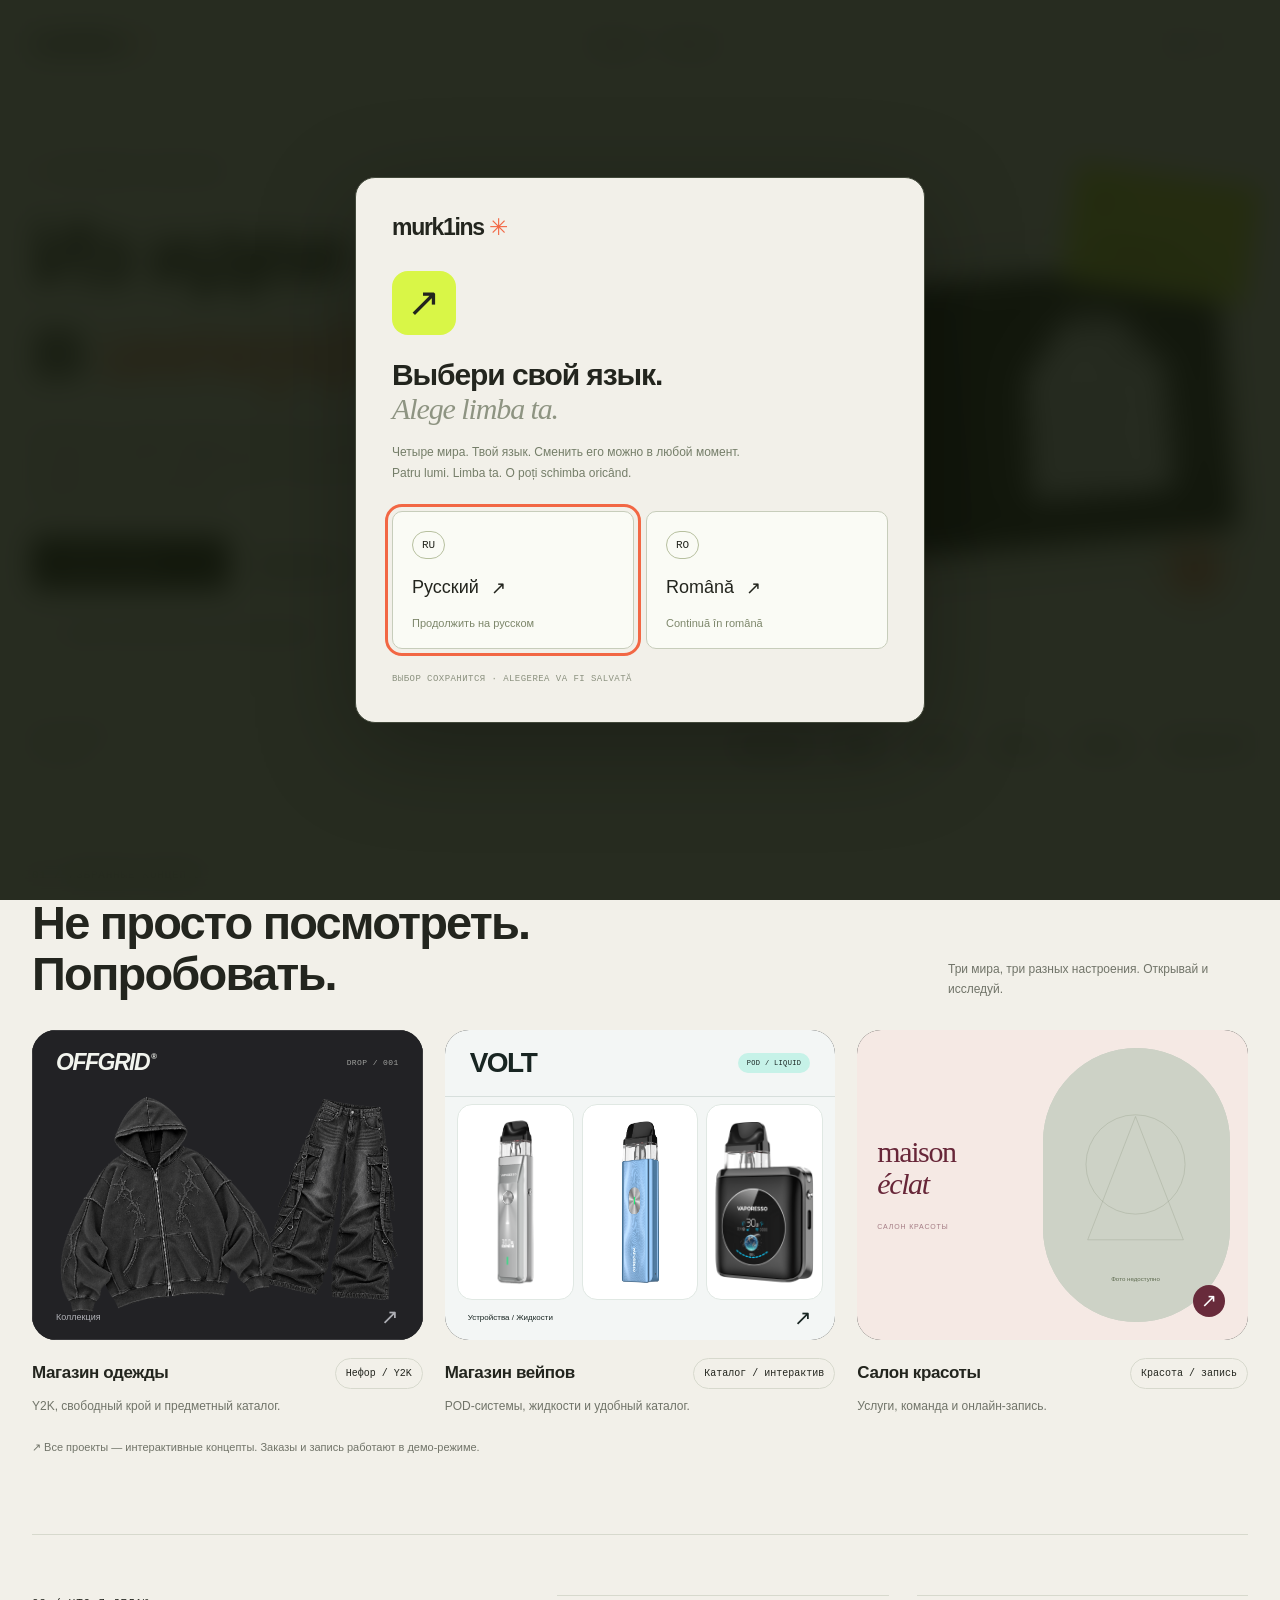
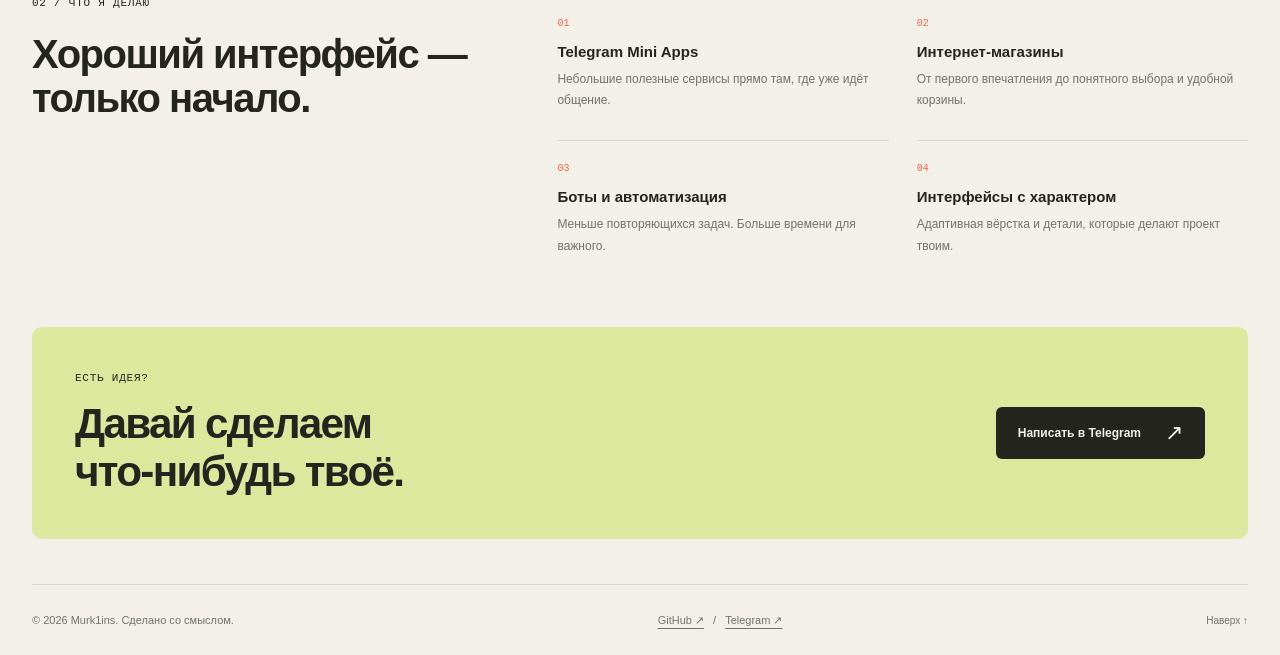
